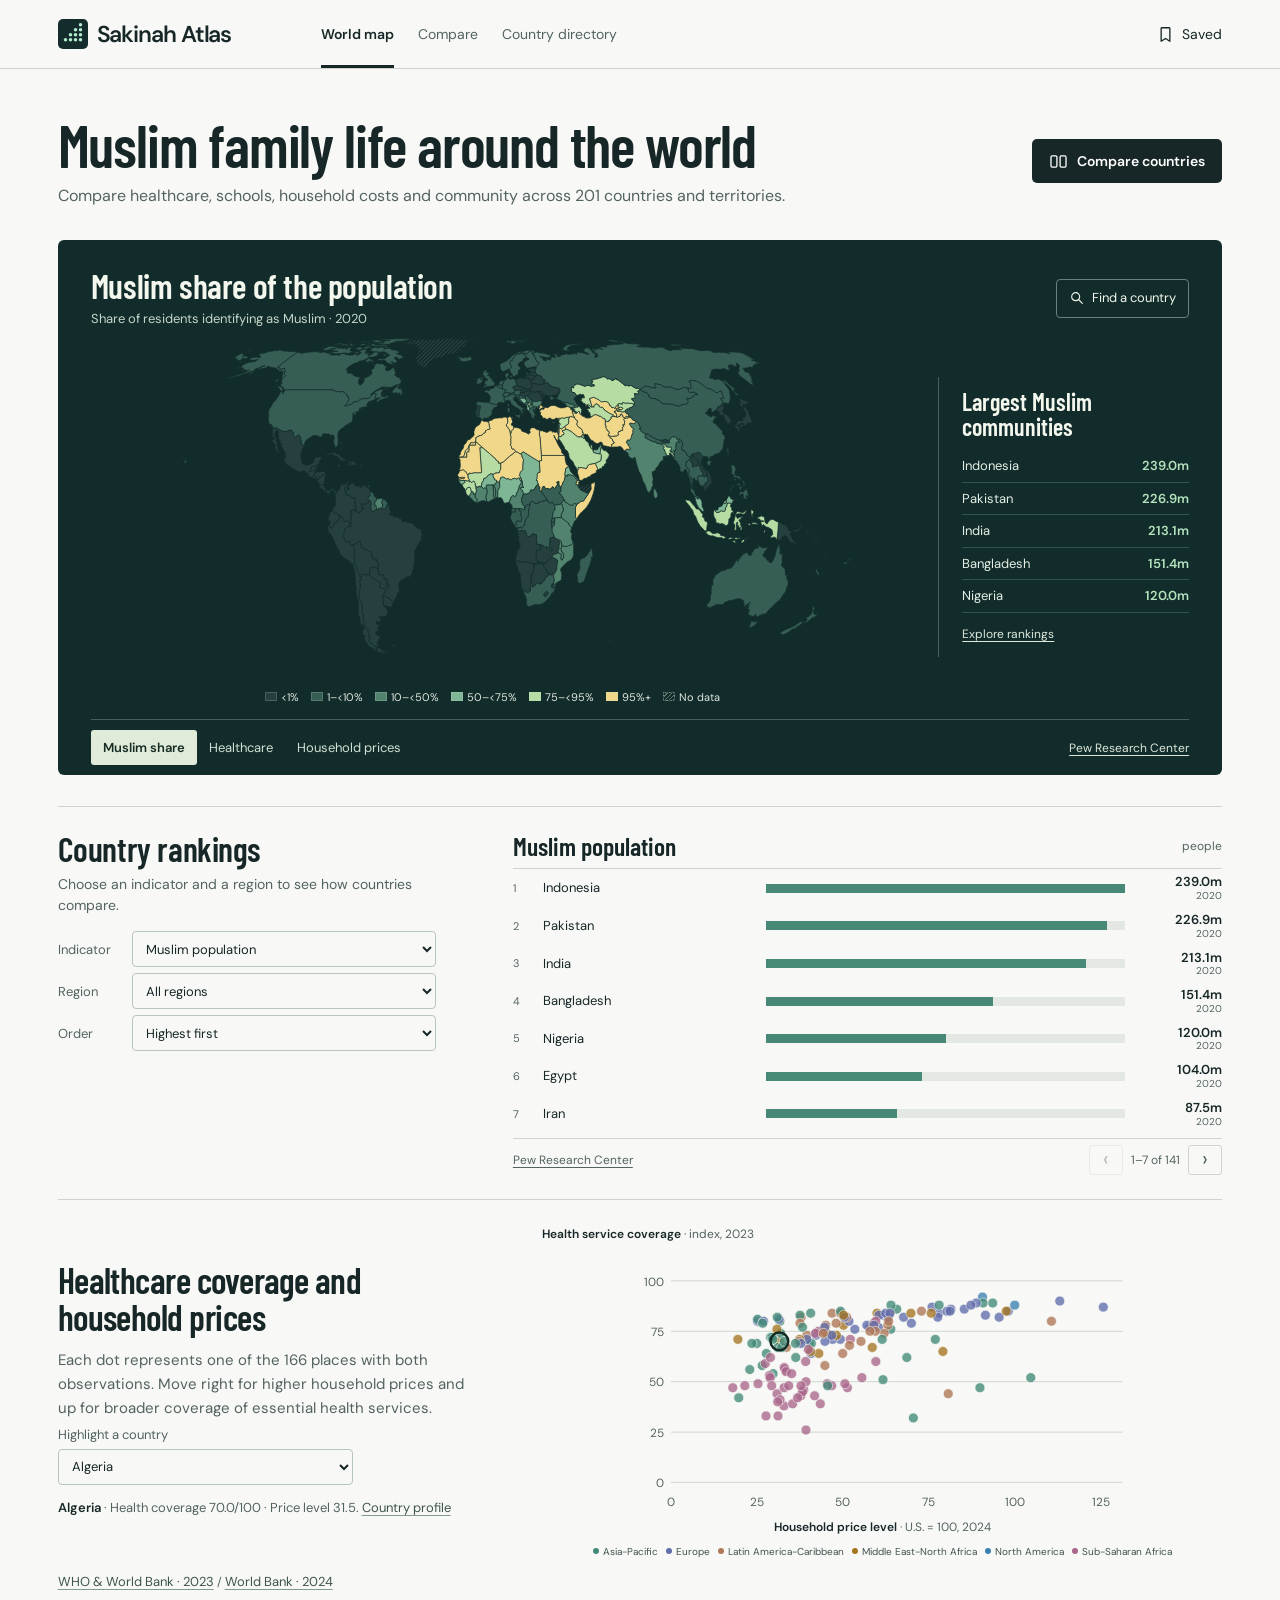
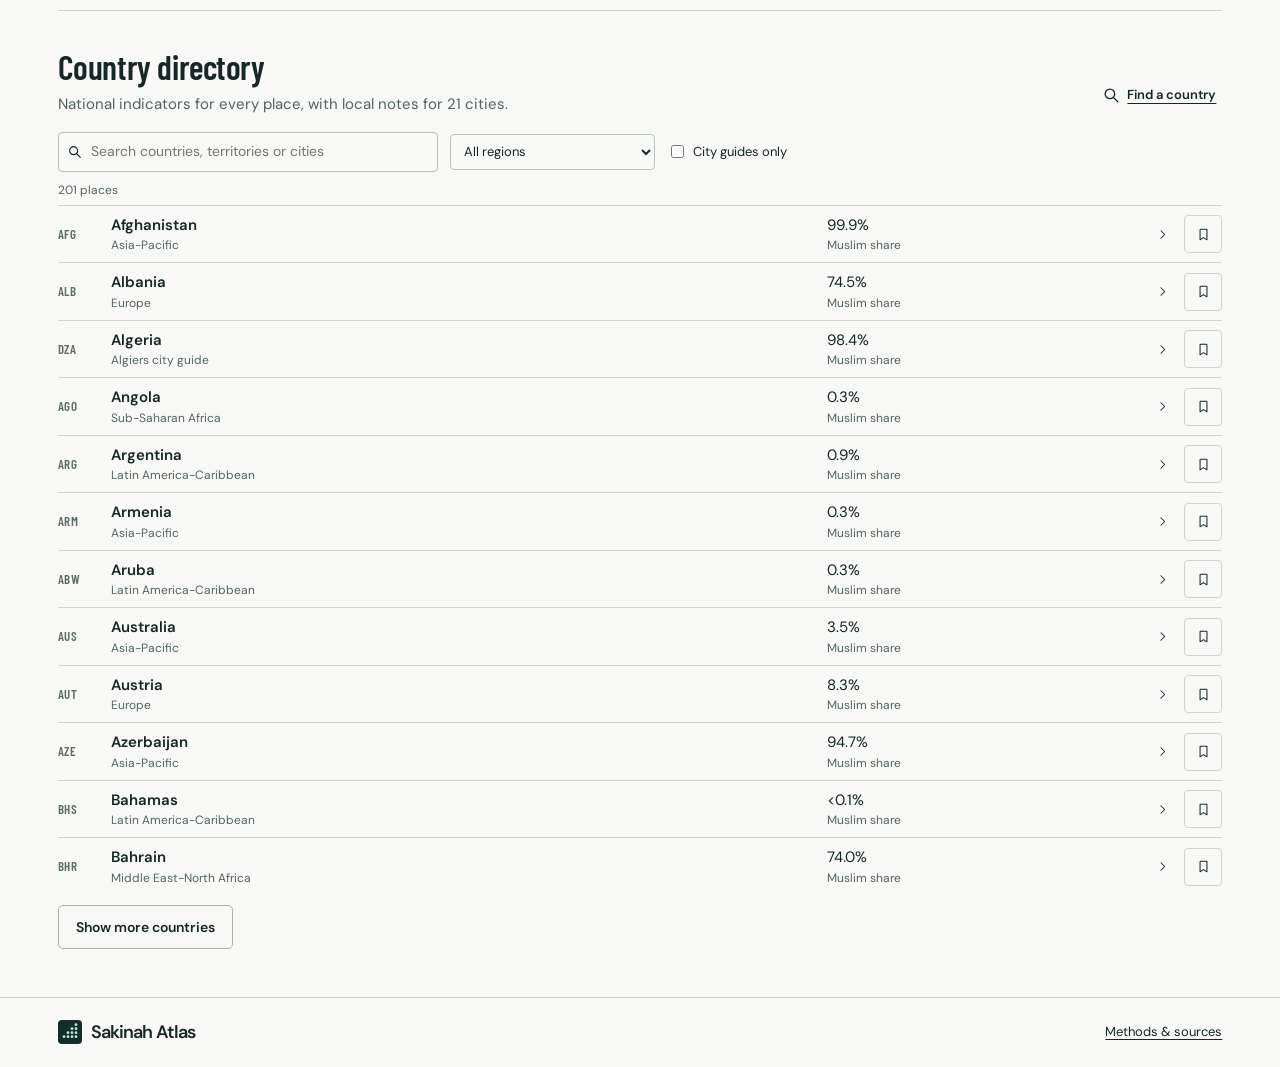
==== index.html @ 1356da6f "Publish Sakinah Atlas" ====
<!doctype html>
<html lang="en">
<head>
<meta charset="utf-8"><meta name="viewport" content="width=device-width, initial-scale=1, viewport-fit=cover">
<meta name="theme-color" content="#f8f9f6"><meta name="description" content="Compare family life across 201 countries and territories, from health coverage and schools to household prices and Muslim communities.">
<meta property="og:title" content="Muslim family life around the world | Sakinah Atlas"><meta property="og:description" content="A global family atlas with 201 country and territory profiles, sourced comparisons and 21 city guides."><meta property="og:type" content="website"><meta property="og:url" content="https://ghanyr.github.io/sakinah-atlas/"><meta property="og:image" content="https://ghanyr.github.io/sakinah-atlas/atlas-preview.jpg"><meta property="og:image:alt" content="Sakinah Atlas world map of Muslim communities"><meta name="twitter:card" content="summary_large_image">
<title>Muslim family life around the world | Sakinah Atlas</title>
<link rel="icon" href="compass.svg" type="image/svg+xml">
<link rel="stylesheet" href="styles.css">
<script defer src="photos.js"></script><script defer src="countries.js"></script><script defer src="data.js"></script><script defer src="geography.js"></script><script defer src="app.js"></script><script defer src="charts.js"></script>
</head>
<body>
<a class="skip" href="#main">Skip to content</a>
<header class="mast"><div class="wrap header-in">
<a class="wordmark" href="#home" aria-label="Sakinah Atlas home"><img src="compass.svg" width="30" height="30" alt="">Sakinah Atlas</a>
<nav class="desktop-nav" aria-label="Main navigation"><a href="#home">World map</a><a href="#compare">Compare</a><a href="#atlas">Country directory</a></nav>
<div class="head-actions"><a href="#saved" class="saved-nav"><span data-icon="bookmark"></span><span class="saved-label">Saved</span><span class="saved-count" hidden></span></a><button class="menu-btn" aria-label="Open navigation" aria-expanded="false" aria-controls="mobile-nav"><span data-icon="menu"></span></button></div>
</div><nav id="mobile-nav" hidden aria-label="Mobile navigation"><a href="#home">World map</a><a href="#compare">Compare countries</a><a href="#atlas">Country directory</a><a href="#about">Methods &amp; sources</a></nav></header>
<main id="main" tabindex="-1">
<div id="home">
<div class="wrap">
<section class="lead"><div><h1>Muslim family life around the world</h1><p>Compare healthcare, schools, household costs and community across 201 countries and territories.</p></div><a class="btn dark" href="#compare"><span data-icon="compare"></span>Compare countries</a></section>
<section id="worldstage" class="worldstage" aria-labelledby="map-title"><div class="map-heading"><div><h2 id="map-title">Muslim share of the population</h2><p id="map-meta"></p></div><button class="find-country" data-find="map"><span data-icon="search"></span>Find a country</button></div>
<div class="map-body"><div class="map-left"><div id="map-frame"><svg id="map-svg" viewBox="0 0 960 465" role="img" aria-label="World map of estimated Muslim population shares. Use Find a country to explore every place."></svg><span id="map-hint" hidden></span></div><div id="map-legend"></div></div><div id="map-side"></div></div><div class="map-base"><div id="map-modes" role="group" aria-label="Choose map indicator"></div><a id="map-source" target="_blank" rel="noopener">Source</a></div></section>
<section id="rankings" class="rank-section"><div class="rank-intro"><h2>Country rankings</h2><p>Choose an indicator and a region to see how countries compare.</p><label>Indicator<select id="rank-metric"></select></label><label>Region<select id="rank-region"></select></label><label>Order<select id="rank-order"><option value="desc">Highest first</option><option value="asc">Lowest first</option></select></label></div><div class="rank-plot"><div class="rank-title"><h3 id="rank-title"></h3><span id="rank-unit"></span></div><div id="rank-rows"></div><div class="rank-foot"><a id="rank-source" target="_blank" rel="noopener">Source data</a><div><button id="rank-prev" aria-label="Previous ranking page">‹</button><span id="rank-page"></span><button id="rank-next" aria-label="Next ranking page">›</button></div></div></div></section>
<section id="scatter" class="scatter-section"></section><section class="atlas" id="atlas"><div class="section-intro"><div><h2>Country directory</h2><p>National indicators for every place, with local notes for 21 cities.</p></div><button class="inline-action" data-find="profile"><span data-icon="search"></span>Find a country</button></div><div class="dir-tools"><label class="search-label"><span data-icon="search"></span><input id="dir-search" type="search" placeholder="Search countries, territories or cities" aria-label="Search the country directory"></label><select id="dir-region" aria-label="Filter directory by region"></select><label class="only-guides"><input type="checkbox" id="guides-only"> City guides only</label></div><div id="dir-count" class="list-count"></div><div id="dir-list"></div><button id="dir-more" class="btn plain-btn">Show more countries</button></section>
</div></div><div id="detail" class="wrap subview" hidden></div></main>
<footer><div class="wrap foot"><a class="wordmark footer-brand" href="#home"><img src="compass.svg" width="24" height="24" alt="">Sakinah Atlas</a><a href="#about">Methods &amp; sources</a></div></footer>
<dialog id="picker"><div class="picker-head"><h2 id="picker-title">Find a country</h2><button id="picker-close" aria-label="Close country search"><span data-icon="close"></span></button></div><input id="picker-input" type="search" autocomplete="off" placeholder="Search a country, territory or city" aria-label="Search countries and territories"><div id="picker-list"></div></dialog><div id="toast" role="status" aria-live="polite"></div><div id="announcer" class="sr" role="status" aria-live="polite"></div>
</body></html>
---- styles.css ----
@font-face{font-family:DM;src:url(assets/dm-400.woff) format("woff");font-weight:400;font-display:swap}
@font-face{font-family:DM;src:url(assets/dm-600.woff) format("woff");font-weight:500 900;font-display:swap}
@font-face{font-family:BarlowC;src:url(assets/barlow-condensed.woff) format("woff");font-weight:600;font-display:swap}
:root{--ink:#172727;--bg:#f8f9f6;--muted:#536360;--line:#ced5d0;--dark:#122b2b;--mint:#75dcc2;--ease:cubic-bezier(.16,1,.3,1);color-scheme:light}
*{box-sizing:border-box}
html{scroll-behavior:smooth;scroll-padding-top:16px;scrollbar-color:#92a7a0 var(--bg)}
body{margin:0;background:var(--bg);color:var(--ink);font:400 16px/1.5 DM,Arial,sans-serif;-webkit-font-smoothing:antialiased}
h1,h2,h3,p{margin:0}
h1,h2,h3{line-height:1.08}
a{color:inherit;text-decoration:none}
button,select{touch-action:manipulation;-webkit-tap-highlight-color:transparent}
button,select,input{font:inherit;color:inherit}
button{cursor:pointer;border:0;background:none}
button:focus-visible,a:focus-visible,select:focus-visible,summary:focus-visible{outline:3px solid #dc9c53;outline-offset:3px}
::selection{background:#ace9d6;color:var(--ink)}
[hidden]{display:none!important}
.sr,.skip:not(:focus){position:absolute!important;clip-path:inset(50%);width:1px;height:1px;overflow:hidden;white-space:nowrap}
.skip:focus{position:fixed;z-index:20;top:4px;left:4px;padding:10px;background:white}
.wrap{width:min(1280px,calc(100% - clamp(48px,9vw,150px)));margin-inline:auto}
.icon{width:19px;height:19px;fill:none;stroke:currentColor;stroke-width:1.65;stroke-linecap:round;stroke-linejoin:round;vertical-align:middle;flex:none}
[data-icon]{display:inline-flex;align-items:center;justify-content:center}
.mast{border-bottom:1px solid var(--line);position:relative;z-index:8}
.header-in{height:68px;display:flex;align-items:center;gap:clamp(35px,7vw,120px)}
.wordmark{font-weight:600;font-size:23px;line-height:1;letter-spacing:-.048em;display:inline-flex;align-items:center;gap:9px;white-space:nowrap}
.desktop-nav{display:flex;height:100%;align-items:stretch;gap:24px}
.desktop-nav a{display:flex;align-items:center;position:relative;font-size:14px;color:var(--muted)}
.desktop-nav a[aria-current]{color:var(--ink);font-weight:600}
.desktop-nav a:after{content:"";position:absolute;bottom:0;left:0;right:100%;height:3px;background:var(--ink);transition:right .22s}
.desktop-nav a:hover:after,.desktop-nav a[aria-current]:after{right:0}
.head-actions{margin-left:auto;display:flex;align-items:center}
.saved-nav,.menu-btn{display:flex;min-height:44px;align-items:center;gap:7px;font-size:14px}
.saved-nav:hover{text-decoration:underline}.menu-btn,#mobile-nav{display:none}
.saved-count{font-size:12px;font-weight:600}.saved-nav[aria-current] .icon{fill:currentColor}
.lead{display:flex;justify-content:space-between;align-items:center;gap:20px;padding:clamp(27px,3.6vw,50px) 0 clamp(21px,2.5vw,34px)}
h1,.subview h1{font:600 clamp(43px,4.65vw,74px)/1 BarlowC,Impact,sans-serif;letter-spacing:-.02em}
.lead p,.section-intro p,.subdek{color:var(--muted);margin-top:9px;font-size:16px}
.btn{display:inline-flex;align-items:center;justify-content:center;gap:9px;min-height:44px;padding:0 17px;font:600 14px/1.3 DM,Arial,sans-serif;border-radius:5px;transition:background .18s,transform .18s;white-space:nowrap}
.btn:hover{transform:translateY(-1px)}
.dark{background:var(--ink);color:white}.dark:hover{background:#29413d}
.plain-btn{border:1px solid #a8b6ae}.plain-btn:hover,.plain-btn[aria-pressed=true]{background:#e0e9de}
#main:focus,[tabindex="-1"]:focus{outline:none}
.population{background:var(--dark);color:#f5f9ee;padding:clamp(18px,2.55vw,36px) clamp(16px,3vw,45px) 16px;border-radius:6px;overflow:hidden}
.chart-top,.module-head,.section-intro{display:flex;align-items:start;justify-content:space-between;gap:15px}
.chart-top h2{font:600 clamp(29px,2.9vw,45px)/1 BarlowC,Impact,sans-serif;letter-spacing:-.007em}
.chart-key{display:flex;align-items:center;gap:8px;color:#cbdbcf;font-size:13px;margin-top:9px}
.key-dot{width:6px;height:6px;background:#d5e2d7;border-radius:50%}.key-split{opacity:.6;margin-inline:2px}
.switches{display:flex;flex:none;gap:3px;border:1px solid #5b7370;border-radius:5px;padding:3px}
.switches button{color:#d7e2d9;border-radius:2px;min-height:32px;font-weight:600;font-size:13px;padding:4px 12px;transition:background .2s,color .2s}
.switches button:hover{background:#2b4643}.switches button[aria-pressed=true]{color:#112826;background:#e7efdf}
.clusters{display:grid;grid-template-columns:repeat(6,minmax(0,1fr));gap:0;margin:13px -10px 19px}
.cluster{display:flex;flex-direction:column;align-items:center;min-width:0;text-align:center;color:var(--color);border-radius:5px;padding:0 5px 8px;transition:background .18s}
.cluster:hover,.cluster[aria-expanded=true],.change-row:hover,.change-row[aria-expanded=true]{background:#203d3b}
.dot-picture{width:100%;height:clamp(99px,10.5vw,159px);display:flex;justify-content:center;align-items:end}
.dot-picture svg{width:100%;height:100%;fill:currentColor;transform-origin:center bottom;animation:print-in .48s var(--ease) both}
@keyframes print-in{from{opacity:.42;transform:scale(.92)}to{opacity:1;transform:none}}
.empty-dot{fill:#37514d}
.cluster-caption{margin-top:7px;display:flex;align-items:center;flex-direction:column;line-height:1.1;gap:5px}
.cluster-caption>span{font-size:14px;font-weight:600;color:#f2f4e9}
.cluster-caption>b{font:600 clamp(30px,2.9vw,47px)/1 BarlowC,Impact,sans-serif;font-variant-numeric:tabular-nums}
.chart-foot{border-top:1px solid #48625d;display:flex;align-items:center;justify-content:space-between;gap:9px;color:#cfddd3;font-size:12px;line-height:1.5;padding-top:10px}
.chart-foot button,.chart-foot a,.source,.credit-link,.source-block a,.about details a,.compare-footer a,#pop-inspect a{font-size:12px;text-decoration:underline;text-underline-offset:3px;text-decoration-color:#829a8f}
.chart-foot button{min-height:31px;padding:2px 0;white-space:nowrap}
#pop-inspect{display:flex;align-items:center;gap:12px;flex-wrap:wrap;border-top:1px solid #536b63;padding:12px 0;font-size:13px}
#pop-inspect a{margin-left:auto}
.data-table{overflow-x:auto;margin-top:10px}
table{border-collapse:collapse;width:100%;font-size:13px;font-variant-numeric:tabular-nums}th,td{text-align:right;padding:6px 9px;border-bottom:1px solid #425c56}th:first-child{text-align:left}th{font-weight:600}
.change-list{max-width:990px;margin:24px auto 17px}
.change-row{width:100%;display:grid;grid-template-columns:minmax(70px,115px) 1fr 60px;gap:12px;align-items:center;text-align:left;padding:5px;color:white;font-size:14px}
.change-row b{text-align:right;font-variant-numeric:tabular-nums}
.change-track{height:8px;border-radius:1px;background:#2b4643}
.change-track i,.bar-track i,.mini-track i{display:block;width:var(--bar);height:100%;background:var(--color);animation:bar-in .49s var(--ease) both;transform-origin:left}
@keyframes bar-in{from{transform:scaleX(.05)}to{transform:scaleX(1)}}
.data-pair{display:grid;grid-template-columns:1fr 1fr;margin:34px 0 45px;border-top:2px solid var(--ink);border-bottom:1px solid var(--line)}
.data-module{padding:21px 0 19px;min-width:0}
.data-module:first-child{padding-right:clamp(20px,3vw,47px)}
.data-module+.data-module{border-left:1px solid var(--line);padding-left:clamp(20px,3vw,47px)}
.module-head{align-items:baseline}.module-head h2,.section-intro h2,.profile-content h2,.about h2,.empty-state h2{font:600 clamp(29px,2.5vw,41px)/1.08 BarlowC,Impact,sans-serif;letter-spacing:-.012em}
.year{font-size:13px;color:var(--muted);font-variant-numeric:tabular-nums}
.unit-note,.metric-picks{height:38px;display:flex;align-items:center;margin-top:3px;margin-bottom:10px}.unit-note,.metric-note,.source{font-size:13px;color:var(--muted)}
.metric-picks{gap:14px}
.metric-picks button{font-size:13px;color:var(--muted);padding:7px 0;position:relative}
.metric-picks button[aria-pressed=true]{font-weight:600;color:var(--ink);text-decoration:underline;text-underline-offset:4px;text-decoration-thickness:2px}
.metric-row{display:grid;align-items:center;grid-template-columns:75px 1fr 48px;gap:8px;margin:6px 0;font-size:13px;line-height:1.5}
.metric-row b{font-variant-numeric:tabular-nums;font-size:13px;text-align:right}
.bar-track{height:9px;background:#e0e5e0;border-radius:1px;position:relative}
.bar-track i{background:#34836e}
.points .bar-track{height:2px;background:#d4dcd7}
.points .bar-track i{background:#6374af;position:relative}
.points .bar-track i:after{content:"";width:9px;height:9px;border-radius:50%;position:absolute;right:0;top:50%;transform:translate(50%,-50%);background:#5668a2}
.metric-note{margin:14px 0 5px;line-height:1.5;max-width:58ch}
.source{display:inline-block;color:#3f554a;line-height:1.5}
.atlas{padding:0 0 48px}
.section-intro{align-items:end}.section-intro p{font-size:15px}
.inline-action{display:inline-flex;align-items:center;gap:6px;font:600 13px/1.3 DM,Arial,sans-serif;text-decoration:underline;text-underline-offset:4px;min-height:40px}
.atlas-tools{display:flex;align-items:center;justify-content:space-between;margin:20px 0 13px}
.filters{display:flex;gap:5px}
.filter{min-height:38px;white-space:nowrap;border:1px solid #c2cec5;border-radius:4px;font-size:13px;padding:5px 12px}.filter[aria-pressed=true]{background:var(--ink);color:white;border-color:var(--ink)}
.atlas-count,.card p{color:var(--muted);font-size:13px}
.cards{display:grid;grid-template-columns:repeat(3,minmax(0,1fr));gap:27px 20px}
.card{position:relative;min-width:0}.card-media{aspect-ratio:2.05;position:relative;overflow:hidden;background:#d6ddd8;border-radius:4px}
.card-media>img{object-fit:cover;width:100%;height:100%;display:block;transition:transform .37s var(--ease)}
.card-link:hover .card-media>img{transform:scale(1.035)}
.card-country{position:absolute;left:9px;bottom:9px;display:inline-flex;align-items:center;gap:5px;background:#fff;color:#172727;border-radius:2px;padding:3px 6px;font-size:12px;line-height:1.3}
.flag{width:19px;height:13px;object-fit:cover;box-shadow:0 0 0 1px #17272712;border-radius:1px}
.save-btn{position:absolute;top:8px;right:8px;display:grid;place-items:center;width:38px;height:38px;border-radius:3px;background:#fffffff2}
.save-btn[aria-pressed=true]{background:#a8e9d0}.save-btn[aria-pressed=true] .icon{fill:currentColor}.save-btn .icon{width:16px;height:16px}
.card-title-row{display:flex;justify-content:space-between;align-items:center;margin:9px 0 2px}
.card h3{font:600 29px/1.1 BarlowC,Impact,sans-serif}
.open-indicator{display:flex;align-items:center}.open-indicator .icon{width:13px;height:13px}.card-link:hover h3{text-decoration:underline;text-underline-offset:3px}
.content-in{animation:content-in .28s var(--ease) both;animation-delay:var(--delay,0s)}@keyframes content-in{from{opacity:.45;transform:translateY(5px)}to{opacity:1;transform:none}}
footer{border-top:1px solid var(--line);padding:22px 0}.foot{display:flex;align-items:center;justify-content:space-between;gap:9px}.foot>a:last-child{font-size:13px;text-decoration:underline;text-underline-offset:3px}.footer-brand{font-size:18px}
#toast{position:fixed;left:50%;bottom:22px;transform:translate(-50%,7px);opacity:0;pointer-events:none;z-index:20;background:var(--ink);color:white;padding:9px 13px;border-radius:4px;font-size:13px;white-space:nowrap;transition:.18s}#toast.show{opacity:1;transform:translate(-50%,0)}
.subview{min-height:70svh;padding-block:22px 48px}.breadcrumb{display:inline-flex;align-items:center;gap:4px;min-height:34px;color:var(--muted);font-size:13px;margin-bottom:17px}.breadcrumb .icon{width:14px;height:14px}.breadcrumb:hover{text-decoration:underline}
.profile-hero{display:grid;grid-template-columns:1fr 1fr;align-items:center;gap:6%}.profile-img{width:100%;height:280px;object-fit:cover;border-radius:5px}.subdek{max-width:65ch;margin:12px 0 18px}.meta-line,.profile-actions{display:flex;align-items:center;gap:9px}.meta-line{font-size:13px;color:var(--muted);margin-bottom:7px}
.section-rule{border:0;border-top:1px solid var(--line);margin:29px 0}.profile-content{display:grid;grid-template-columns:minmax(0,1.7fr) minmax(220px,.8fr);gap:6%}.fact-row{display:grid;grid-template-columns:23px 1fr;gap:8px;padding:17px 0;border-bottom:1px solid var(--line)}.fact-row h3,.tip h3,.source-block h3{font:600 16px/1.4 DM,Arial,sans-serif}.fact-row p,.tip p,.source-block p,.about p{margin:5px 0;color:var(--muted);max-width:65ch}.tip{background:#e6eee8;padding:20px}.tip>.icon{margin-bottom:9px}.source-block{padding-top:18px}.source-block a,.about .credit-link{display:table;margin:8px 0;font-size:14px}
.compare-selects,.compare-row{display:grid;grid-template-columns:repeat(2,minmax(0,1fr));gap:clamp(12px,3vw,48px)}
.compare-selects{margin:20px 0 12px}.compare-place{min-width:0}.compare-place label{font-weight:600;font-size:13px;color:var(--muted)}
.select-wrap{position:relative;display:flex;align-items:center;border-bottom:1px solid var(--muted);margin-bottom:10px}
.select-wrap .flag{position:absolute;left:0;pointer-events:none}.select-wrap select{width:100%;appearance:none;cursor:pointer;min-height:50px;border:0;color:var(--ink);background:transparent;padding:3px 24px 5px 28px;font:600 32px/1.1 BarlowC,Impact,sans-serif}.select-wrap>.icon{position:absolute;right:2px;width:15px;pointer-events:none}
.compare-place>img{width:100%;height:clamp(95px,12vw,165px);object-fit:cover;display:block;border-radius:4px}
.sticky-pair{position:sticky;top:0;z-index:4;background:var(--bg);border-block:1px solid var(--line);padding-block:10px}.sticky-pair span{display:flex;align-items:center;gap:6px;font-size:13px;font-weight:600}.sticky-pair .flag{width:15px;height:10px}
.pair-numbers{margin:19px 0 9px}.pair-numbers>h2,.compare-block>h2{font:600 23px/1.2 BarlowC,Impact,sans-serif}.pair-number-row{margin:12px 0}.pair-number-row h3{font:400 13px/1.45 DM,Arial,sans-serif;color:var(--muted)}.pair-number-row b{font:600 26px/1.2 BarlowC,Impact,sans-serif}.mini-track{display:block;height:4px;background:#e0e7df;margin-top:3px}.mini-track i{background:#458474}
.compare-block{border-bottom:1px solid var(--line);padding:18px 0}.compare-block h2{display:flex;align-items:center;gap:8px;margin-bottom:9px}.compare-row p{font-size:15px;color:var(--muted);line-height:1.6;overflow-wrap:break-word}.compare-footer{padding-top:12px}.compare-footer a{justify-self:start;font-size:13px}
.empty-state{padding:35px 0;max-width:480px}.empty-state h2{margin:14px 0 6px}.empty-state p{margin-bottom:16px}.about{max-width:800px}.about h2{margin:22px 0 8px}.about p{margin:10px 0 15px}.about details{border-bottom:1px solid var(--line);padding:12px 0}.about summary{font-weight:600;cursor:pointer}
@media(max-width:780px){
.wrap{width:calc(100% - 40px)}.desktop-nav{gap:16px}.header-in{gap:35px}.population{padding:20px 18px 12px}.chart-key{font-size:12px}.lead h1{font-size:48px}.lead p{font-size:15px}.lead .btn{font-size:13px}.data-module:first-child{padding-right:14px}.data-module+.data-module{padding-left:14px}.metric-row{grid-template-columns:63px 1fr 42px;gap:5px;font-size:12px}.metric-row b{font-size:12px}.cards{gap:20px 14px}.profile-img{height:215px}
}
@media(max-width:640px){
.wrap{width:calc(100% - 32px)}.header-in{height:56px;justify-content:space-between;gap:8px}.wordmark{font-size:21px;gap:7px}.wordmark img{width:28px;height:28px}.desktop-nav,.saved-label{display:none}.menu-btn,.saved-nav{width:42px;height:44px;display:flex;align-items:center;justify-content:center;padding:0}.saved-count{font-size:11px}
#mobile-nav:not([hidden]){position:absolute;display:flex;flex-direction:column;top:100%;left:0;right:0;background:var(--bg);padding:4px 16px 12px;border-bottom:1px solid var(--line);box-shadow:0 10px 14px #122c2610}#mobile-nav a{padding:11px 0;border-top:1px solid var(--line)}
.lead{display:block;padding:22px 0 17px}.lead h1{font-size:clamp(39px,9.55vw,56px);letter-spacing:-.026em}.lead p{font-size:14px;max-width:48ch;line-height:1.45;margin-top:6px}.lead .btn{margin-top:11px;min-height:36px;padding:0 11px;font-size:12px}.btn .icon{width:16px;height:16px}
.population{padding:16px 14px 9px}.chart-top{display:block}.chart-top h2{font-size:29px}.chart-key{margin-top:4px;font-size:12px;gap:6px}.switches{display:inline-flex;margin-top:10px;padding:2px}.switches button{font-size:12px;min-height:32px;padding:3px 12px}
.clusters{grid-template-columns:repeat(3,minmax(0,1fr));gap:7px 2px;margin:8px -5px 11px}.dot-picture{height:82px}.cluster{padding:0 2px 4px}.cluster-caption{gap:2px;margin-top:3px}.cluster-caption>span{font-size:12px}.cluster-caption b{font-size:28px}
.chart-foot{font-size:11px;gap:5px;align-items:center;padding-top:5px}.chart-foot a,.chart-foot button{font-size:11px}.chart-foot button{min-height:37px}
#pop-inspect{font-size:12px;gap:5px 8px}#pop-inspect a{margin-left:0}
.change-list{margin:14px 0}.change-row{grid-template-columns:60px 1fr 44px;font-size:12px;gap:7px;padding:6px 1px}
.data-pair{grid-template-columns:1fr;margin:23px 0 29px}.data-module:first-child,.data-module+.data-module{padding:16px 0 17px}.data-module+.data-module{border-left:0;border-top:1px solid var(--line)}
.module-head h2,.section-intro h2{font-size:32px}.metric-row{grid-template-columns:72px 1fr 47px;gap:8px;margin:6px 0;font-size:13px}.metric-row b{font-size:13px}.unit-note,.metric-picks{height:auto;min-height:30px;margin:2px 0 5px}.metric-note{margin:10px 0 5px}
.section-intro{display:block}.desk-compare{display:none}.section-intro p{font-size:14px}.atlas-tools{margin:14px 0 11px}.atlas-count{display:none}.filter{padding:5px 10px;min-height:40px}.cards{grid-template-columns:repeat(2,minmax(0,1fr));gap:22px 12px}.card-media{aspect-ratio:1.4}.save-btn{width:36px;height:36px;top:5px;right:5px}.card-country{font-size:10px;left:5px;bottom:5px}.card-country .flag{width:14px;height:10px}.card h3{font-size:26px}.card p{font-size:13px}.card-country{gap:4px}
.foot .wordmark{font-size:17px}.foot .wordmark img{width:24px;height:24px}
.subview{padding:12px 0 35px}.breadcrumb{margin-bottom:12px}.profile-hero,.profile-content{display:flex;flex-direction:column;gap:18px;align-items:stretch}.profile-img{height:180px}.profile-actions{flex-wrap:wrap}.profile-actions .btn{font-size:13px}.subdek{font-size:14px}.section-rule{margin:22px 0}.select-wrap select{font-size:28px}.compare-selects{margin-top:15px}.compare-row{gap:15px}.sticky-pair{padding-block:8px}.sticky-pair span{font-size:12px;line-height:1.3}.compare-row p{font-size:14px}.pair-number-row h3{font-size:12px}.compare-footer a{font-size:12px}.compare-footer .icon{width:15px}
}
@media(max-width:355px){.wrap{width:calc(100% - 26px)}.population{padding-inline:10px}.lead h1{font-size:36px}.dot-picture{height:73px}.chart-foot{flex-wrap:wrap}.chart-foot button{margin-left:auto}.cards{grid-template-columns:1fr}.card-media{aspect-ratio:2}.filter{font-size:12px;padding-inline:8px}}
@media(prefers-reduced-motion:reduce){*,*:before,*:after{animation-duration:.01ms!important;animation-delay:0s!important;transition-duration:.01ms!important;scroll-behavior:auto!important}}
.photo-credit{display:flex;align-items:center;gap:16px;border-top:1px solid var(--line);padding:13px 0;max-width:740px}.photo-credit img{object-fit:cover;border-radius:3px}.photo-credit h2{font:600 18px/1.25 DM,Arial,sans-serif}.photo-credit p,.photo-credit a{font-size:13px}.photo-credit a{text-decoration:underline;text-underline-offset:3px}
.data-pair{margin-bottom:0}
.scatter-section{display:grid;grid-template-columns:minmax(190px,.75fr) minmax(0,1.25fr);column-gap:clamp(24px,6vw,90px);align-items:center;padding:25px 0 19px;border-bottom:1px solid var(--line);margin-bottom:38px}
.scatter-text h2{font:600 clamp(31px,2.8vw,44px)/1.04 BarlowC,Impact,sans-serif;letter-spacing:-.015em}
.scatter-text p{font-size:15px;line-height:1.6;color:var(--muted);max-width:45ch;margin:13px 0 5px}.scatter-text strong{color:var(--ink)}
.scatter-section figure{margin:0}.scatter-section figcaption,.axis-title{font-size:12px;font-weight:600}.scatter-section figcaption span,.axis-title span{font-weight:400;color:var(--muted)}.axis-title{text-align:center}
.scatter-section svg{display:block;width:100%;max-height:275px;overflow:visible;font:12px DM,Arial,sans-serif}.graph-grid line{stroke:#d6ddd6;stroke-width:1}.graph-grid text{fill:#56635c;font-size:10px}.graph-marks circle{stroke:#28483f;stroke-width:1}.graph-marks path{stroke:#8a9d90;stroke-width:.85;fill:none}.graph-marks text{fill:#19332b;font-weight:600}.scatter-foot{grid-column:1/-1;font-size:12px;color:var(--muted);margin-top:13px}.scatter-foot span{margin:0 4px}
@media(max-width:640px){.scatter-section{display:flex;flex-direction:column;align-items:stretch;gap:10px;margin-bottom:25px;padding:19px 0}.scatter-text p{font-size:14px;line-height:1.5;margin-top:8px}.scatter-text .inline-action{min-height:34px}.scatter-foot{margin:0}.scatter-section svg{font-size:13px}.graph-grid text{font-size:12px}.chart-foot button,.switches button{min-height:39px}}
/* Geographic comparison */
.worldstage{background:#122c2c;color:#f4f7ed;border-radius:6px;padding:clamp(17px,2.2vw,29px) clamp(16px,2.6vw,36px) 0}
.map-heading,.map-base,.inspector-line,.rank-title,.rank-foot,.dir-tools,.compare-heading,.profile-actions,.compare-guides,.picker-head{display:flex;align-items:center;justify-content:space-between;gap:12px}
.map-heading h2,.rank-section h2,.atlas h2,.profile-data-title,.city-comparison h2{font:600 clamp(30px,2.65vw,44px)/1.04 BarlowC,Impact,sans-serif;letter-spacing:-.012em}
.map-heading p{color:#c4d6c9;font-size:13px;margin-top:6px}.find-country{display:inline-flex;align-items:center;gap:7px;font-size:13px;color:#f2f7eb;border:1px solid #67827b;border-radius:4px;min-height:39px;padding:5px 12px;white-space:nowrap}.find-country .icon{width:16px;height:16px}.find-country:hover,.map-links a:hover{background:#2c4643}
.map-body{display:grid;grid-template-columns:minmax(0,3.2fr) minmax(170px,1fr);align-items:center;gap:clamp(20px,3.5vw,54px);padding:0 0 14px}
#map-frame{position:relative}#map-svg{width:100%;max-height:360px;display:block}.land{stroke:#152e2c;stroke-width:.7;vector-effect:non-scaling-stroke;transition:fill .22s}.land[data-place]{cursor:pointer}.land[data-place]:hover,.land.chosen{stroke:#fff4bd;stroke-width:1.65}.land.chosen{filter:brightness(1.12)}
#map-hint{position:absolute;background:#f5f6e8;color:#132f29;font-size:12px;padding:4px 8px;border-radius:3px;pointer-events:none}
#map-legend{display:flex;flex-wrap:wrap;justify-content:center;gap:5px 12px;color:#dde6db;font-size:11px}#map-legend span{display:inline-flex;align-items:center;gap:4px}#map-legend i{width:12px;height:9px;border:1px solid #cbdac537}.no-color{background:repeating-linear-gradient(135deg,transparent 0 2px,#60766a 2px 3px)}
#map-side{border-left:1px solid #49615c;padding:12px 0 12px 23px}#map-side h3{font:600 24px/1.05 BarlowC,Impact,sans-serif}.side-list{margin:11px 0 8px}.side-list button{display:flex;align-items:center;justify-content:space-between;gap:10px;width:100%;padding:6px 0;text-align:left;color:#e5eee4;border-bottom:1px solid #35524d;font-size:13px}.side-list button:hover span{text-decoration:underline}.side-list b{color:#b4e3bd;font-variant-numeric:tabular-nums}.full-ranking,.map-links a{font-size:12px;color:#dee9dc;text-decoration:underline;text-underline-offset:3px}.map-links{display:flex;flex-wrap:wrap;gap:13px;margin-top:12px}.inspector-line small,.map-selection p{color:#c8dbce;font-size:12px}.inspector-line button{color:white;font-size:23px;min-width:32px;min-height:34px}.map-value{font:600 45px/1.05 BarlowC,sans-serif;color:#c0e5ac;display:block;margin:7px 0 2px}.map-base{align-items:center;border-top:1px solid #45605a;padding:10px 0}.map-base a{font-size:12px;color:#dbe6d8;text-decoration:underline;text-underline-offset:3px}.map-base button{min-height:35px;color:#d2e0d4;font-size:13px;padding:5px 12px;border-radius:3px}.map-base button[aria-pressed=true]{background:#e0ebd9;color:#152c25;font-weight:600}.map-base button:hover:not([aria-pressed=true]){background:#284440}
.rank-section{display:grid;grid-template-columns:minmax(250px,.8fr) minmax(0,1.5fr);gap:clamp(20px,6vw,90px);margin:31px 0 39px;border-block:1px solid var(--line);padding:24px 0}.rank-intro>p{font-size:14px;margin:8px 0 15px;color:var(--muted);max-width:37ch}.rank-intro label{display:grid;grid-template-columns:64px minmax(0,1fr);align-items:center;gap:10px;color:var(--muted);font-size:13px;margin-top:6px}
select:not(.select-wrap select){max-width:100%;min-height:36px;border:1px solid #b7c5bd;background:var(--bg);border-radius:4px;padding:5px 24px 5px 9px;color:var(--ink);font-size:13px}
.rank-title{padding-bottom:8px;border-bottom:1px solid var(--line)}.rank-title h3{font:600 clamp(23px,2vw,30px)/1.15 BarlowC,Impact,sans-serif}.rank-title>span{font-size:12px;color:var(--muted);white-space:nowrap}
.ranking-row{display:grid;grid-template-columns:22px minmax(80px,1.2fr) minmax(50px,2fr) minmax(55px,.5fr);align-items:center;gap:8px;font-size:13px;padding:5px 0}.ranking-row:hover b{text-decoration:underline}.ranking-row>b{font-weight:400}.rank-number{font-size:11px;color:var(--muted);font-variant-numeric:tabular-nums}.rank-track{height:9px;background:#e3e8e2;display:block}.rank-track>i{height:100%;display:block;width:var(--bar);background:#478876;animation:bar-in .35s var(--ease) both;transform-origin:left}.rank-value{text-align:right;font-variant-numeric:tabular-nums;font-weight:600;line-height:1.2}.rank-value small{display:block;font-size:10px;font-weight:400;color:var(--muted)}
.rank-foot{border-top:1px solid var(--line);margin-top:5px;padding-top:6px;font-size:12px;color:var(--muted)}.rank-foot a{text-decoration:underline;text-underline-offset:3px}.rank-foot>div{display:flex;align-items:center;gap:8px}.rank-foot button{border:1px solid var(--line);border-radius:3px;font-size:21px;line-height:1;width:34px;height:30px}.rank-foot button:disabled{opacity:.4;cursor:default}
.dir-tools{margin:16px 0 8px;justify-content:flex-start;flex-wrap:wrap}.search-label{display:flex;align-items:center;gap:6px;min-width:200px;max-width:380px;flex:1;border:1px solid #b7c5bd;border-radius:4px;padding:0 8px}.search-label .icon{width:16px;height:16px}.search-label input{width:100%;font:inherit;font-size:14px;border:0;background:transparent;min-height:38px}.search-label input:focus-visible{outline:0}.search-label:focus-within{outline:2px solid #489179}.only-guides{font-size:13px;display:flex;gap:6px;align-items:center}.only-guides input{accent-color:#376955}.list-count{font-size:12px;color:var(--muted);margin:9px 0 6px}.directory-row{display:flex;align-items:center;border-top:1px solid var(--line);gap:9px}.directory-row>a{padding:8px 0;display:grid;grid-template-columns:43px minmax(0,1fr) minmax(75px,.45fr) 20px;align-items:center;gap:10px;flex:1;min-width:0}.iso{font:600 13px/1 BarlowC,sans-serif;color:#5b6d63;letter-spacing:.065em}.directory-name b{display:block;font-weight:600;font-size:15px}.directory-name small,.directory-stat small{display:block;font-size:12px;color:var(--muted)}.directory-row>a:hover b{text-decoration:underline}.directory-stat{font-variant-numeric:tabular-nums;font-size:15px}.directory-row .icon{width:15px;height:15px}.place-save{min-width:38px;min-height:38px;border:1px solid var(--line);border-radius:4px;display:inline-grid;place-items:center}.place-save[aria-pressed=true] .icon{fill:currentColor}.place-save[aria-pressed=true]{background:#dcf0de}#dir-more{margin-top:10px}.no-results{color:var(--muted);padding:12px 0}
#picker{width:min(470px,calc(100% - 26px));max-height:80dvh;margin:auto;border:1px solid #a5b5a8;background:var(--bg);color:var(--ink);border-radius:7px;padding:18px;box-shadow:0 18px 55px #172c2433}#picker::backdrop{background:#122b28a1}.picker-head h2{font:600 30px/1 BarlowC,sans-serif}.picker-head button{width:38px;height:38px}.picker-head{margin-bottom:8px}#picker-input{width:100%;min-height:43px;padding:8px 10px;background:white;border:1px solid #96ad9c;border-radius:4px;font-size:16px}
#picker-list{overflow:auto;max-height:min(53dvh,445px);margin-top:7px}#picker-list button{width:100%;display:flex;justify-content:space-between;align-items:center;gap:12px;padding:11px 3px;text-align:left;border-bottom:1px solid var(--line)}#picker-list button:hover,#picker-list button:focus-visible{background:#e6eee6}#picker-list small{font-size:12px;color:var(--muted);text-align:right}#picker-list b{font-size:14px}
.compare-heading{align-items:center}.compare-heading .subdek{margin-bottom:8px}.category-tabs{display:flex;gap:5px;overflow-x:auto;margin:13px 0 14px;padding:4px 2px 6px;scrollbar-width:thin}.category-tabs button{font-size:13px;min-height:38px;border-radius:4px;border:1px solid #bdcbbf;padding:5px 10px;white-space:nowrap}.category-tabs button[aria-pressed=true]{background:var(--ink);color:#fff;border-color:var(--ink)}
.family-sticky{position:sticky;top:0;z-index:3;background:var(--bg);padding:8px 0;border-block:1px solid var(--line)}.family-sticky>.value-grid{margin-left:27%}.value-grid{display:grid;grid-template-columns:repeat(var(--n,2),minmax(0,1fr));gap:clamp(10px,2vw,28px)}
.pair-slot{display:flex;align-items:center;position:relative;border-bottom:2px solid #81a792}.choose-country{padding:4px 0 6px;display:grid;grid-template-columns:1fr 14px;text-align:left;align-items:center;gap:3px 4px;flex:1;min-width:0}.choose-country small{grid-column:1/-1;color:var(--muted);font-size:11px;letter-spacing:.05em}.choose-country b{font:600 clamp(22px,2vw,34px)/1 BarlowC,sans-serif;overflow-wrap:anywhere}.choose-country .icon{width:14px;height:14px}.remove-country{margin-left:4px;width:26px;height:32px}.remove-country .icon{width:13px;height:13px}
.measure-row{border-bottom:1px solid var(--line);display:grid;grid-template-columns:27% minmax(0,1fr);padding:14px 0;align-items:start}.measure-label{padding-right:14px}.measure-label h3{font-size:15px;font-weight:600;line-height:1.35}.measure-label>span{font-size:12px;color:var(--muted)}.measure-label details{font-size:12px;color:var(--muted);margin-top:3px}.measure-label summary{cursor:pointer;text-underline-offset:2px;text-decoration:underline}.measure-label details p{margin:6px 0}
.measure-cell>b{font:600 30px/1.1 BarlowC,sans-serif;font-variant-numeric:tabular-nums}.measure-cell small{font-size:11px;color:var(--muted);margin-left:6px}.measure-cell .mini-track{height:4px;margin-top:5px}.compare-note,.local-check{max-width:78ch;color:var(--muted);margin:20px 0 5px;font-size:14px}.local-check h3{font-size:15px;color:var(--ink);margin-bottom:4px}.compare-guides{justify-content:flex-start;flex-wrap:wrap}.local-cell{font-size:14px}.local-cell p{color:var(--muted);margin:3px 0 5px}.local-cell a{font-size:12px;text-decoration:underline}.city-comparison h2{font-size:30px;margin:18px 0 6px}.pair-pager{display:flex;align-items:center;justify-content:space-between;gap:8px;font-size:12px;color:var(--muted);padding:4px 0 6px}.pair-pager button{font-size:13px;min-height:35px;text-decoration:underline}.pair-pager button:disabled{opacity:.35}
.profile-actions{justify-content:flex-start;margin-top:14px}.profile-stats{display:grid;grid-template-columns:repeat(4,1fr);margin:24px 0;gap:8px;border-block:1px solid var(--line);padding:15px 0}.profile-stats b,.profile-stats small,.profile-stats span{display:block}.profile-stats b{font:600 30px/1.2 BarlowC,sans-serif}.profile-stats small,.profile-stats span{font-size:12px;color:var(--muted)}
@media(max-width:780px){.map-body{grid-template-columns:2.5fr 1fr;gap:12px}#map-side{padding-left:12px}.rank-section{gap:20px}.rank-intro label{grid-template-columns:50px minmax(0,1fr)}}
@media(max-width:680px){
.lead h1{font-size:clamp(36px,8.8vw,53px)}.lead .btn{min-height:40px}
.worldstage{padding:15px 12px 0}.map-heading{align-items:start;gap:3px}.map-heading h2{font-size:27px}.map-heading p{font-size:12px;line-height:1.35;max-width:32ch}.find-country{gap:0;font-size:0;min-width:39px;height:39px;padding:0;justify-content:center}.find-country .icon{width:17px;height:17px}
.map-body{display:block;padding-bottom:0}#map-frame{margin:4px -8px 3px}#map-svg{max-height:250px}.land{stroke-width:.48}#map-legend{justify-content:flex-start;gap:4px 10px;font-size:10px}#map-legend i{width:10px;height:7px}
#map-side{border:0;border-top:1px solid #415b54;margin-top:12px;padding:11px 0}#map-side h3{font-size:20px}.side-list{display:grid;grid-template-columns:repeat(3,minmax(0,1fr));gap:5px;margin:7px 0 0}.side-list button{display:block;border:0;padding:4px 0;font-size:11px}.side-list button b{display:block;font:600 21px/1.1 BarlowC,sans-serif}.side-list button:nth-child(n+4){display:none}.full-ranking{display:inline-block;margin-top:4px}.map-base{padding:6px 0;align-items:start;flex-wrap:wrap;gap:2px 7px}.map-base button{font-size:12px;padding:4px 8px;min-height:37px}.map-base a{font-size:11px;align-self:center}.map-selection{display:grid;grid-template-columns:1fr auto;column-gap:10px}.inspector-line,.map-links{grid-column:1/-1}.map-selection h3{align-self:center}.map-value{font-size:30px;margin:0}.map-selection p{grid-column:2;text-align:right}.map-links{margin-top:4px}
.rank-section{display:block;margin:21px 0 25px;padding:17px 0}.rank-intro{display:grid;grid-template-columns:1fr 1fr;gap:5px 8px}.rank-intro h2,.rank-intro>p,.rank-intro>label:first-of-type{grid-column:1/-1}.rank-intro>p{margin:0 0 4px}.rank-intro label{display:flex;flex-direction:column;align-items:stretch;gap:2px;margin:0;font-size:12px}.rank-intro select{width:100%;min-height:38px}.rank-title{margin-top:12px}.ranking-row{grid-template-columns:15px minmax(75px,1fr) minmax(35px,1.3fr) 44px;gap:6px}.rank-title h3{font-size:25px}.rank-foot button{height:36px}
.dir-tools{gap:7px}.search-label{width:100%;max-width:none;flex:0 0 100%}.dir-tools select{max-width:57%}.directory-row{gap:5px}.directory-row>a{grid-template-columns:26px minmax(0,1fr) 64px 10px;gap:7px}.directory-name b{font-size:14px}.directory-name small,.directory-stat small{font-size:11px}.directory-stat{font-size:14px}.directory-row .place-save{min-width:35px;min-height:39px}
.compare-heading{display:block}.compare-heading .btn{min-height:37px;font-size:13px;margin:3px 0}.category-tabs{margin:7px 0}.family-sticky>.value-grid{margin-left:0}.measure-row{display:block;padding:12px 0}.measure-label{display:flex;flex-wrap:wrap;align-items:baseline;gap:3px 7px;padding:0;margin-bottom:6px}.measure-label h3{font-size:14px}.measure-label>span,.measure-label details{font-size:11px}.measure-label details{width:100%;margin:0}.measure-cell>b{font-size:27px}.measure-cell small{font-size:11px}.value-grid{gap:13px}.choose-country b{font-size:25px}.family-sticky{padding:5px 0}.profile-stats{grid-template-columns:1fr 1fr;gap:14px}.profile-stats small{font-size:12px}.profile-stats b{font-size:28px}
}
.rank-section{margin-bottom:0}.scatter-label{display:flex;flex-direction:column;gap:4px;font-size:13px;color:var(--muted);max-width:295px}.scatter-text #dot-note{font-size:13px;line-height:1.5}.country-dot{opacity:.78;stroke:var(--bg);stroke-width:.6;cursor:pointer;transition:opacity .16s}.country-dot:hover{opacity:1;stroke:#243e32;stroke-width:1.5}.region-key{display:flex;justify-content:center;flex-wrap:wrap;gap:3px 8px;margin-top:8px}.region-key span{display:inline-flex;align-items:center;gap:4px;font-size:10px;color:#425450}.region-key i{width:6px;height:6px;border-radius:50%}
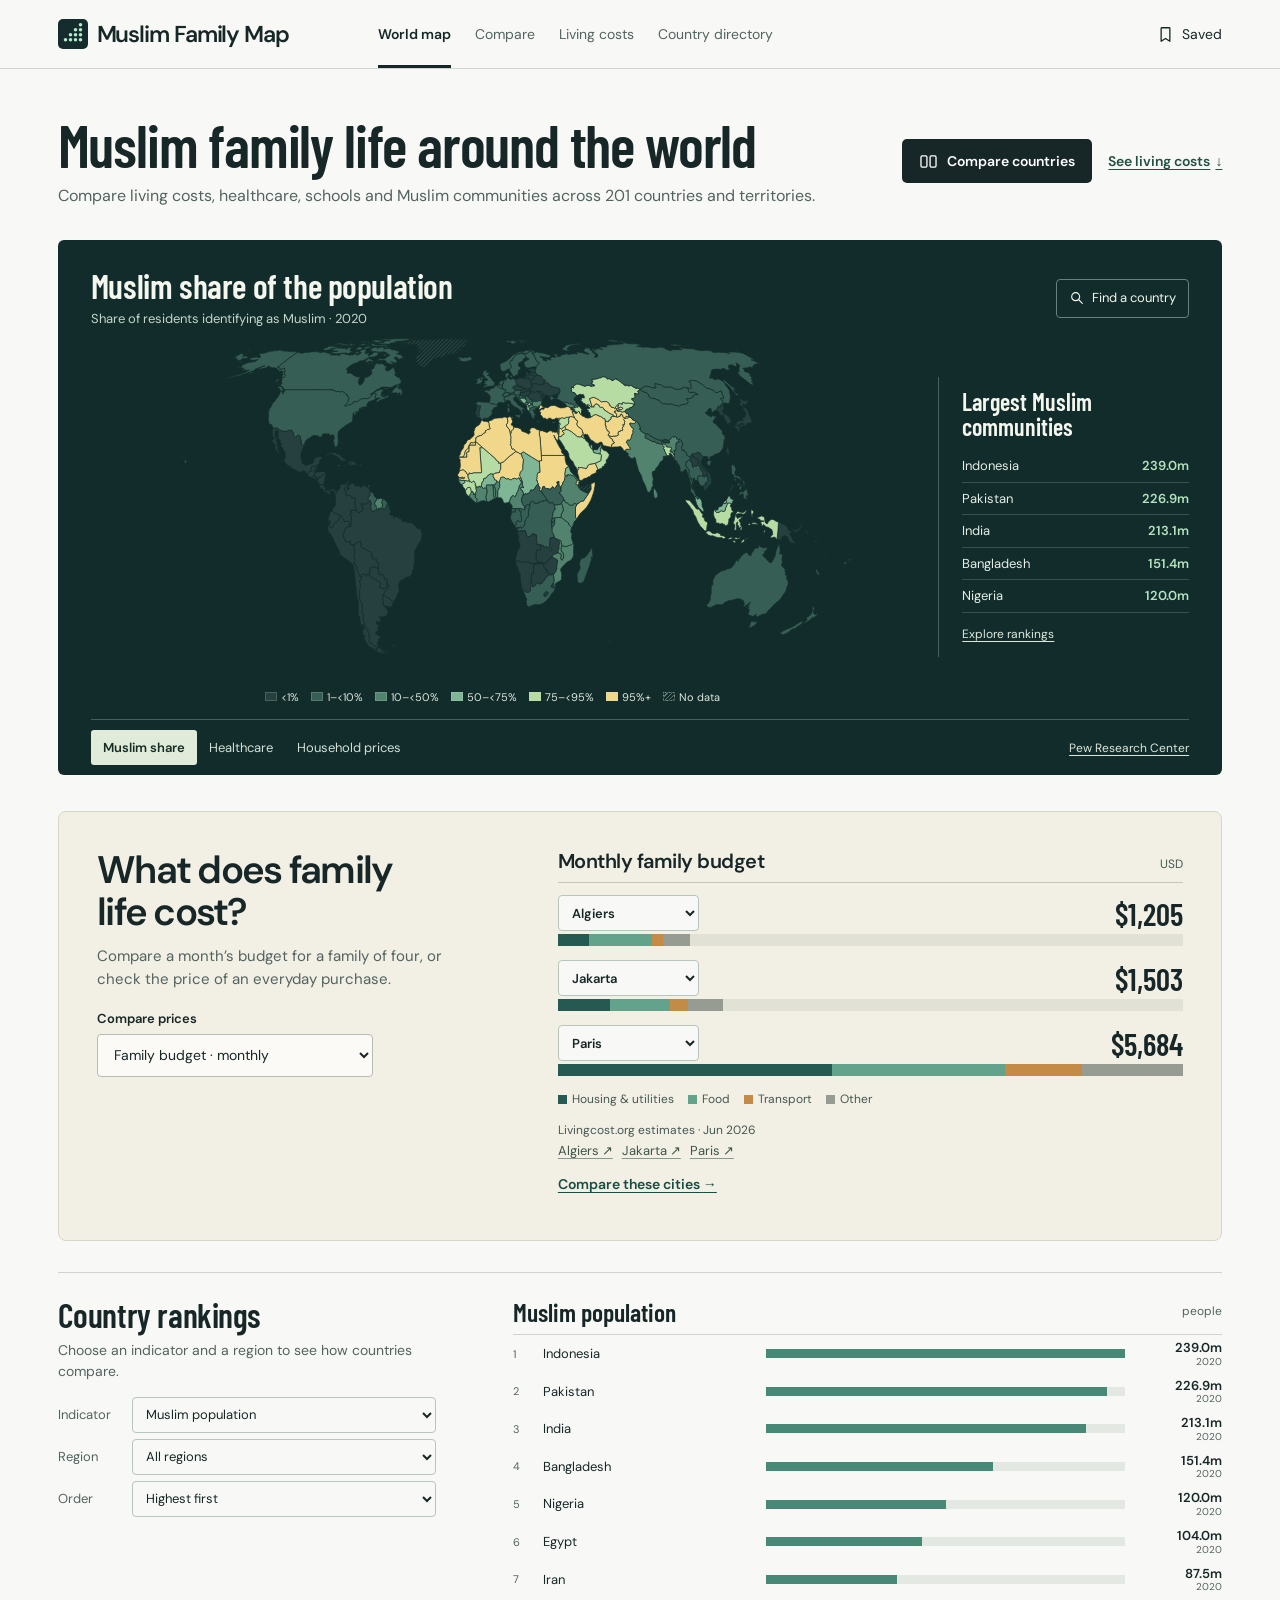
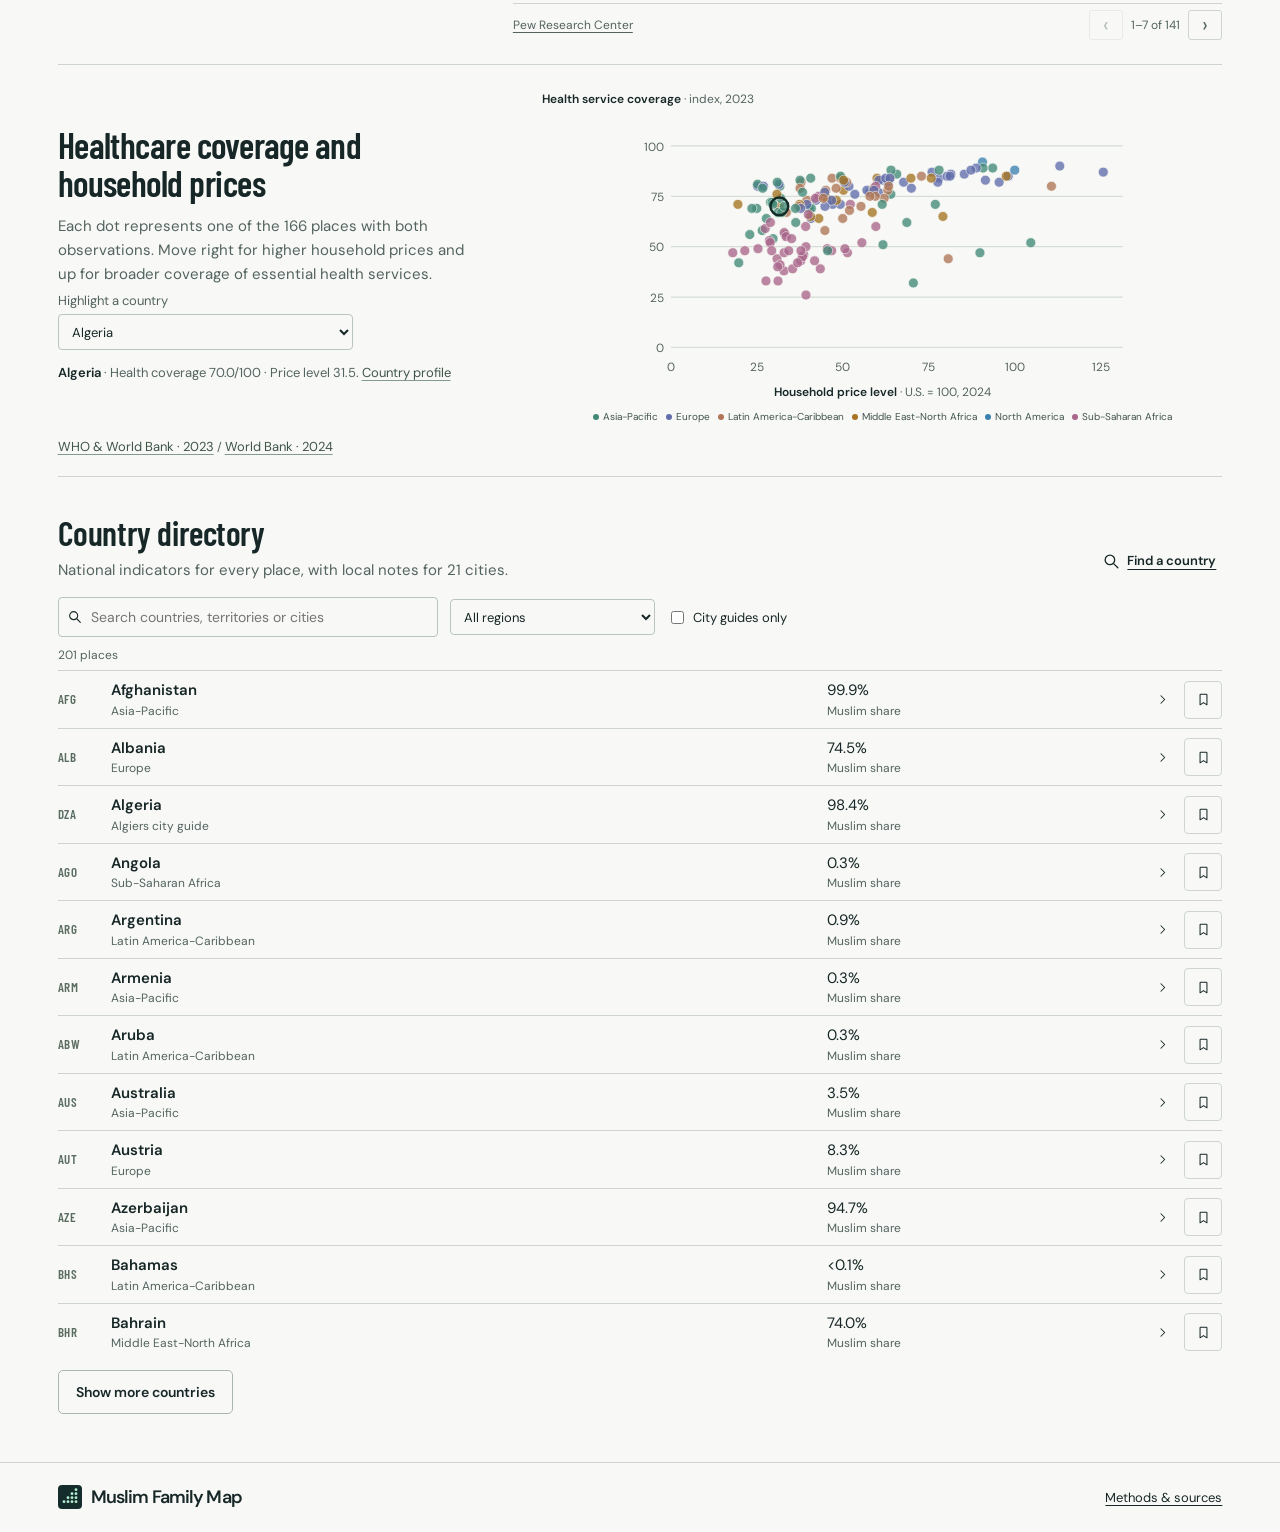
==== commit aaf1476c: "Publish Muslim Family Map with household budgets and city prices" ====
--- a/index.html
+++ b/index.html
@@ -3,28 +3,29 @@
 <head>
 <meta charset="utf-8"><meta name="viewport" content="width=device-width, initial-scale=1, viewport-fit=cover">
 <meta name="theme-color" content="#f8f9f6"><meta name="description" content="Compare family life across 201 countries and territories, from health coverage and schools to household prices and Muslim communities.">
-<meta property="og:title" content="Muslim family life around the world | Sakinah Atlas"><meta property="og:description" content="A global family atlas with 201 country and territory profiles, sourced comparisons and 21 city guides."><meta property="og:type" content="website"><meta property="og:url" content="https://ghanyr.github.io/sakinah-atlas/"><meta property="og:image" content="https://ghanyr.github.io/sakinah-atlas/atlas-preview.jpg"><meta property="og:image:alt" content="Sakinah Atlas world map of Muslim communities"><meta name="twitter:card" content="summary_large_image">
-<title>Muslim family life around the world | Sakinah Atlas</title>
+<meta property="og:title" content="Muslim Family Map"><meta property="og:description" content="Compare monthly family budgets, groceries, healthcare and schools across countries. Explore 201 places and 21 city guides."><meta property="og:site_name" content="Muslim Family Map"><meta property="og:type" content="website"><meta property="og:url" content="https://ghanyr.github.io/muslim-family-map/"><meta property="og:image" content="https://ghanyr.github.io/muslim-family-map/family-map-preview.jpg"><meta property="og:image:alt" content="Muslim Family Map world map of Muslim communities"><meta name="twitter:card" content="summary_large_image">
+<title>Muslim Family Map</title>
 <link rel="icon" href="compass.svg" type="image/svg+xml">
 <link rel="stylesheet" href="styles.css">
-<script defer src="photos.js"></script><script defer src="countries.js"></script><script defer src="data.js"></script><script defer src="geography.js"></script><script defer src="app.js"></script><script defer src="charts.js"></script>
+<script defer src="photos.js"></script><script defer src="countries.js"></script><script defer src="data.js"></script><script defer src="geography.js"></script><script defer src="city-prices.js"></script><script defer src="costs.js"></script><script defer src="app.js"></script><script defer src="charts.js"></script>
 </head>
 <body>
 <a class="skip" href="#main">Skip to content</a>
 <header class="mast"><div class="wrap header-in">
-<a class="wordmark" href="#home" aria-label="Sakinah Atlas home"><img src="compass.svg" width="30" height="30" alt="">Sakinah Atlas</a>
-<nav class="desktop-nav" aria-label="Main navigation"><a href="#home">World map</a><a href="#compare">Compare</a><a href="#atlas">Country directory</a></nav>
+<a class="wordmark" href="#home" aria-label="Muslim Family Map home"><img src="compass.svg" width="30" height="30" alt="">Muslim Family Map</a>
+<nav class="desktop-nav" aria-label="Main navigation"><a href="#home">World map</a><a href="#compare">Compare</a><a href="#budget">Living costs</a><a href="#atlas">Country directory</a></nav>
 <div class="head-actions"><a href="#saved" class="saved-nav"><span data-icon="bookmark"></span><span class="saved-label">Saved</span><span class="saved-count" hidden></span></a><button class="menu-btn" aria-label="Open navigation" aria-expanded="false" aria-controls="mobile-nav"><span data-icon="menu"></span></button></div>
-</div><nav id="mobile-nav" hidden aria-label="Mobile navigation"><a href="#home">World map</a><a href="#compare">Compare countries</a><a href="#atlas">Country directory</a><a href="#about">Methods &amp; sources</a></nav></header>
+</div><nav id="mobile-nav" hidden aria-label="Mobile navigation"><a href="#home">World map</a><a href="#compare">Compare countries</a><a href="#budget">Living costs</a><a href="#atlas">Country directory</a><a href="#about">Methods &amp; sources</a></nav></header>
 <main id="main" tabindex="-1">
 <div id="home">
 <div class="wrap">
-<section class="lead"><div><h1>Muslim family life around the world</h1><p>Compare healthcare, schools, household costs and community across 201 countries and territories.</p></div><a class="btn dark" href="#compare"><span data-icon="compare"></span>Compare countries</a></section>
+<section class="lead"><div><h1>Muslim family life around the world</h1><p>Compare living costs, healthcare, schools and Muslim communities across 201 countries and territories.</p></div><div class="lead-links"><a class="btn dark" href="#compare"><span data-icon="compare"></span>Compare countries</a><a class="lead-costs" href="#budget">See living costs <span aria-hidden="true">↓</span></a></div></section>
 <section id="worldstage" class="worldstage" aria-labelledby="map-title"><div class="map-heading"><div><h2 id="map-title">Muslim share of the population</h2><p id="map-meta"></p></div><button class="find-country" data-find="map"><span data-icon="search"></span>Find a country</button></div>
 <div class="map-body"><div class="map-left"><div id="map-frame"><svg id="map-svg" viewBox="0 0 960 465" role="img" aria-label="World map of estimated Muslim population shares. Use Find a country to explore every place."></svg><span id="map-hint" hidden></span></div><div id="map-legend"></div></div><div id="map-side"></div></div><div class="map-base"><div id="map-modes" role="group" aria-label="Choose map indicator"></div><a id="map-source" target="_blank" rel="noopener">Source</a></div></section>
+<section id="budget" class="budget-feature" aria-labelledby="budget-heading"></section>
 <section id="rankings" class="rank-section"><div class="rank-intro"><h2>Country rankings</h2><p>Choose an indicator and a region to see how countries compare.</p><label>Indicator<select id="rank-metric"></select></label><label>Region<select id="rank-region"></select></label><label>Order<select id="rank-order"><option value="desc">Highest first</option><option value="asc">Lowest first</option></select></label></div><div class="rank-plot"><div class="rank-title"><h3 id="rank-title"></h3><span id="rank-unit"></span></div><div id="rank-rows"></div><div class="rank-foot"><a id="rank-source" target="_blank" rel="noopener">Source data</a><div><button id="rank-prev" aria-label="Previous ranking page">‹</button><span id="rank-page"></span><button id="rank-next" aria-label="Next ranking page">›</button></div></div></div></section>
 <section id="scatter" class="scatter-section"></section><section class="atlas" id="atlas"><div class="section-intro"><div><h2>Country directory</h2><p>National indicators for every place, with local notes for 21 cities.</p></div><button class="inline-action" data-find="profile"><span data-icon="search"></span>Find a country</button></div><div class="dir-tools"><label class="search-label"><span data-icon="search"></span><input id="dir-search" type="search" placeholder="Search countries, territories or cities" aria-label="Search the country directory"></label><select id="dir-region" aria-label="Filter directory by region"></select><label class="only-guides"><input type="checkbox" id="guides-only"> City guides only</label></div><div id="dir-count" class="list-count"></div><div id="dir-list"></div><button id="dir-more" class="btn plain-btn">Show more countries</button></section>
 </div></div><div id="detail" class="wrap subview" hidden></div></main>
-<footer><div class="wrap foot"><a class="wordmark footer-brand" href="#home"><img src="compass.svg" width="24" height="24" alt="">Sakinah Atlas</a><a href="#about">Methods &amp; sources</a></div></footer>
+<footer><div class="wrap foot"><a class="wordmark footer-brand" href="#home"><img src="compass.svg" width="24" height="24" alt="">Muslim Family Map</a><a href="#about">Methods &amp; sources</a></div></footer>
 <dialog id="picker"><div class="picker-head"><h2 id="picker-title">Find a country</h2><button id="picker-close" aria-label="Close country search"><span data-icon="close"></span></button></div><input id="picker-input" type="search" autocomplete="off" placeholder="Search a country, territory or city" aria-label="Search countries and territories"><div id="picker-list"></div></dialog><div id="toast" role="status" aria-live="polite"></div><div id="announcer" class="sr" role="status" aria-live="polite"></div>
 </body></html>
--- a/styles.css
+++ b/styles.css
@@ -185,3 +185,47 @@
 .compare-heading{display:block}.compare-heading .btn{min-height:37px;font-size:13px;margin:3px 0}.category-tabs{margin:7px 0}.family-sticky>.value-grid{margin-left:0}.measure-row{display:block;padding:12px 0}.measure-label{display:flex;flex-wrap:wrap;align-items:baseline;gap:3px 7px;padding:0;margin-bottom:6px}.measure-label h3{font-size:14px}.measure-label>span,.measure-label details{font-size:11px}.measure-label details{width:100%;margin:0}.measure-cell>b{font-size:27px}.measure-cell small{font-size:11px}.value-grid{gap:13px}.choose-country b{font-size:25px}.family-sticky{padding:5px 0}.profile-stats{grid-template-columns:1fr 1fr;gap:14px}.profile-stats small{font-size:12px}.profile-stats b{font-size:28px}
 }
 .rank-section{margin-bottom:0}.scatter-label{display:flex;flex-direction:column;gap:4px;font-size:13px;color:var(--muted);max-width:295px}.scatter-text #dot-note{font-size:13px;line-height:1.5}.country-dot{opacity:.78;stroke:var(--bg);stroke-width:.6;cursor:pointer;transition:opacity .16s}.country-dot:hover{opacity:1;stroke:#243e32;stroke-width:1.5}.region-key{display:flex;justify-content:center;flex-wrap:wrap;gap:3px 8px;margin-top:8px}.region-key span{display:inline-flex;align-items:center;gap:4px;font-size:10px;color:#425450}.region-key i{width:6px;height:6px;border-radius:50%}
+
+/* Family budgets */
+.budget-feature{margin:36px 0 20px;display:grid;grid-template-columns:minmax(230px,.86fr) minmax(0,1.4fr);gap:clamp(24px,6vw,92px);background:#f2efe5;border:1px solid #d8d5c7;padding:clamp(20px,3vw,42px);border-radius:8px;scroll-margin:12px}
+.budget-feature h2,.costs-section-title h2,.profile-budget h2{margin:0;line-height:1.08;letter-spacing:-.045em}
+.budget-feature h2{font-size:clamp(29px,3vw,47px);max-width:12ch}
+.budget-intro p,.costs-section-title p,.profile-budget p{font-size:15px;line-height:1.5;color:var(--muted);margin:12px 0 19px}
+.budget-intro p{max-width:36ch}
+.budget-intro label{display:block;font-weight:600;font-size:13px;margin:0 0 5px}
+#cost-metric{color:var(--ink);background-color:#fbfaf6;max-width:100%;min-height:43px;border:1px solid #b6bcb2;border-radius:4px;padding:6px 28px 6px 12px;font:inherit;font-size:14px}
+.budget-chart-title,.cost-bar-head{display:flex;align-items:baseline;justify-content:space-between;gap:10px}
+.budget-chart-title{border-bottom:1px solid #c3c7b9;padding:0 0 9px;margin-bottom:12px}
+.budget-chart-title h3{margin:0;font-size:20px;line-height:1.15;letter-spacing:-.025em}
+.budget-chart-title>span,.budget-source,.budget-legend{font-size:12px;color:#455851}
+.cost-bar-row{margin:9px 0 14px}
+.cost-bar-head{align-items:center;margin-bottom:3px}
+.cost-bar-head select{width:auto;max-width:65%;padding:0 5px 0 0;background:transparent;border:0;color:var(--ink);font:inherit;font-size:15px;font-weight:600;min-height:38px;cursor:pointer}
+.cost-bar-head strong,.profile-budget>strong{font:600 31px/1 BarlowC, sans-serif;font-variant-numeric:tabular-nums}
+.cost-track{background:#e1e1d5;display:flex;overflow:hidden;height:12px}
+.cost-track i{display:block;transform-origin:left;animation:cost-reveal .45s ease-out both}
+@keyframes cost-reveal{from{opacity:.35;transform:scaleX(.94)}}
+.seg-0,.budget-legend span:first-child i{background:#245a52}
+.seg-1,.budget-legend span:nth-child(2) i{background:#63a38c}
+.seg-2,.budget-legend span:nth-child(3) i{background:#c48b46}
+.seg-3,.budget-legend span:nth-child(4) i{background:#969c91}
+.budget-legend{display:flex;flex-wrap:wrap;gap:5px 14px;margin-top:10px}
+.budget-legend[hidden]{display:none}
+.budget-legend span{display:inline-flex;align-items:center;gap:5px}
+.budget-legend i{width:9px;height:9px}
+.budget-source{line-height:1.7;margin:12px 0 7px}
+.budget-link{display:inline-block;font-size:14px;font-weight:600;text-decoration:underline;text-underline-offset:3px;padding:6px 0;color:#164e43}
+.costs-section-title{padding:19px 0 5px}
+.costs-section-title h2,.profile-budget h2{font-size:clamp(23px,2.2vw,32px)}
+.costs-section-title p{margin:6px 0}
+.profile-budget{display:grid;grid-template-columns:1fr auto;align-items:center;gap:5px 18px;margin:22px 0;padding:20px;background:#f2efe5;border-block:1px solid #d3d4c8}
+.profile-budget>strong{font-size:clamp(35px,4vw,55px)}
+.profile-budget p,.profile-budget .budget-source{margin:4px 0}
+.profile-budget .budget-source{text-align:right}
+@media(max-width:740px){.budget-feature{grid-template-columns:1fr;gap:19px;margin:24px 0 14px}.budget-feature h2{max-width:none}.budget-intro p{margin:8px 0 13px;max-width:48ch}.budget-feature select{min-height:44px}.cost-bar-row{margin:6px 0 10px}.cost-bar-head{margin:0}}
+@media(max-width:420px){.profile-budget{padding:13px;gap:5px 8px}.profile-budget h2{font-size:22px}.profile-budget p{font-size:13px}.budget-chart-title h3{font-size:18px}.cost-bar-head strong{font-size:27px}}
+@media(prefers-reduced-motion:reduce){.cost-track i{animation:none}}
+.lead-links{display:flex;align-items:center;flex-wrap:wrap;gap:8px 16px}
+.lead-costs{color:#234f45;font-weight:600;font-size:14px;text-decoration:underline;text-underline-offset:3px;white-space:nowrap;display:inline-flex;align-items:center;gap:5px;min-height:44px}
+@media(min-width:741px){.lead-links{justify-content:flex-end}}
+@media(max-width:740px){.lead-links{margin-top:9px}.lead .lead-links .btn{margin-top:0}.lead-costs{font-size:13px}}
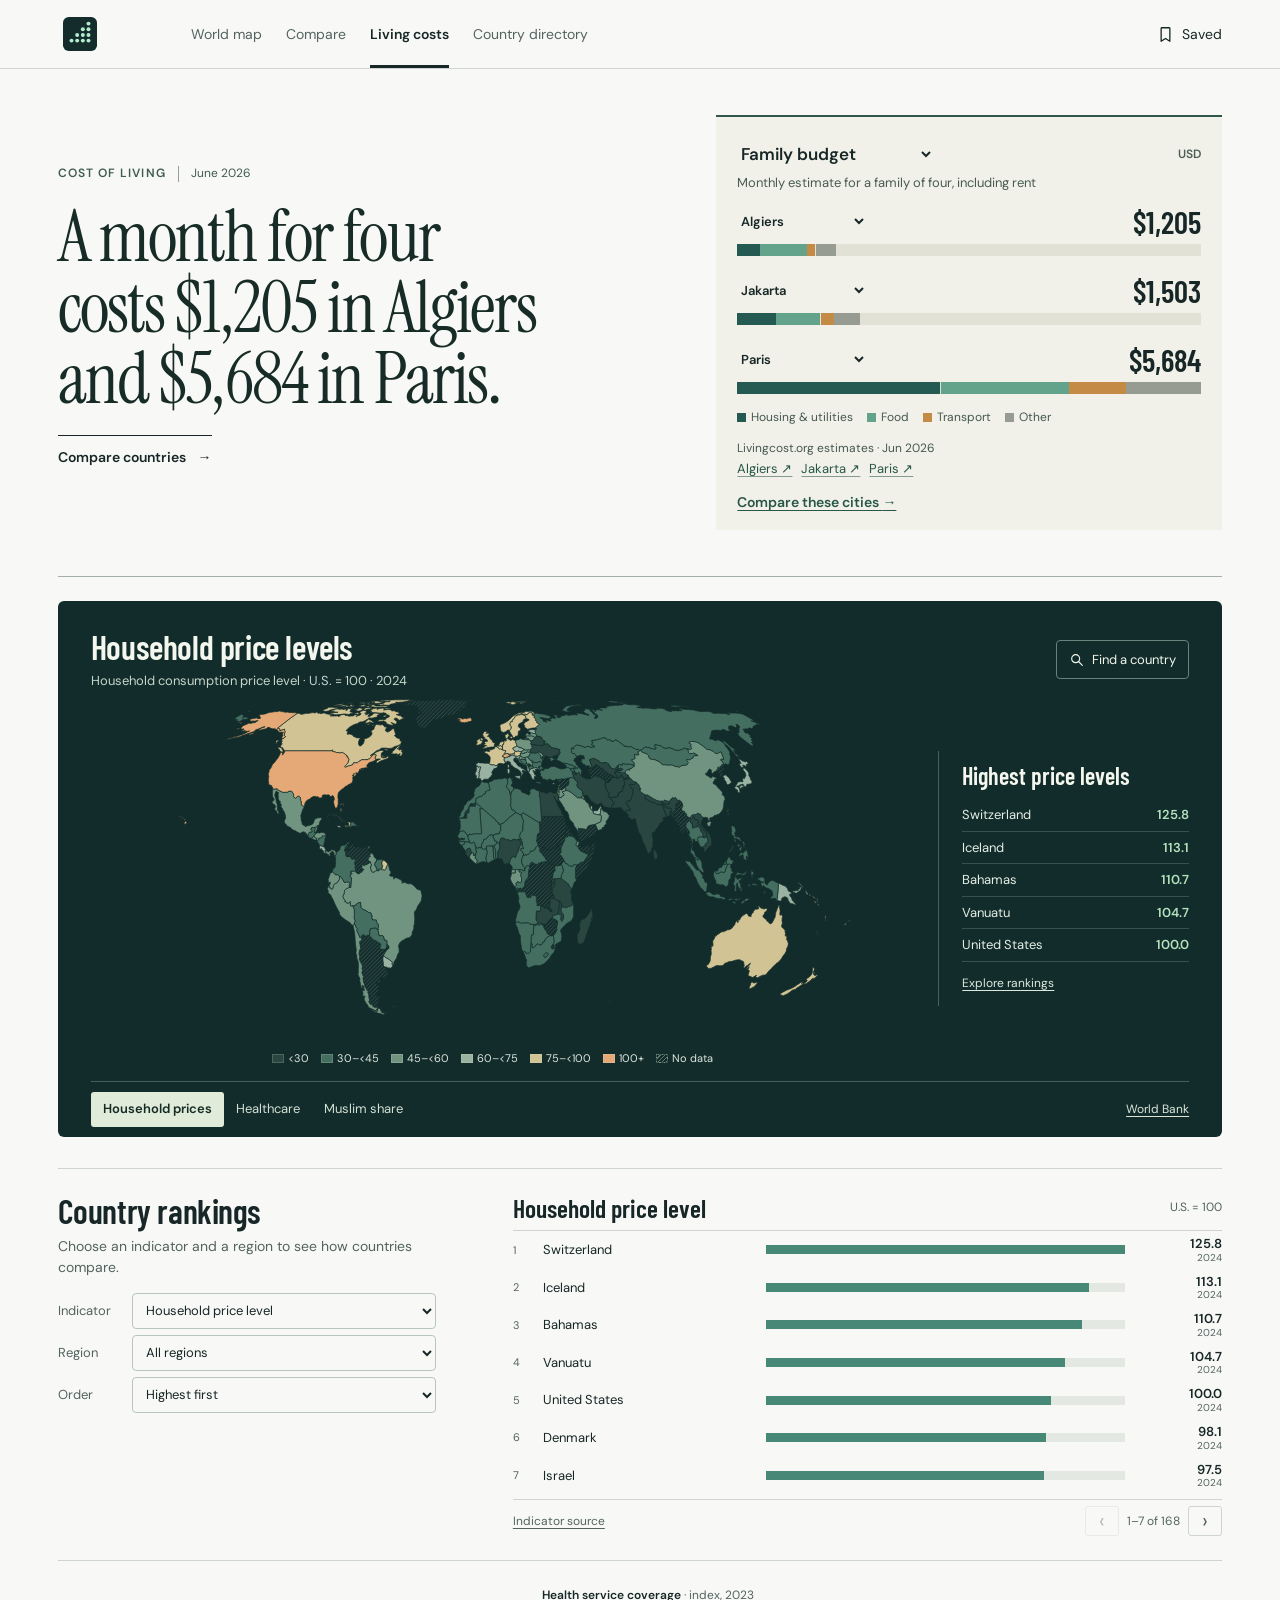
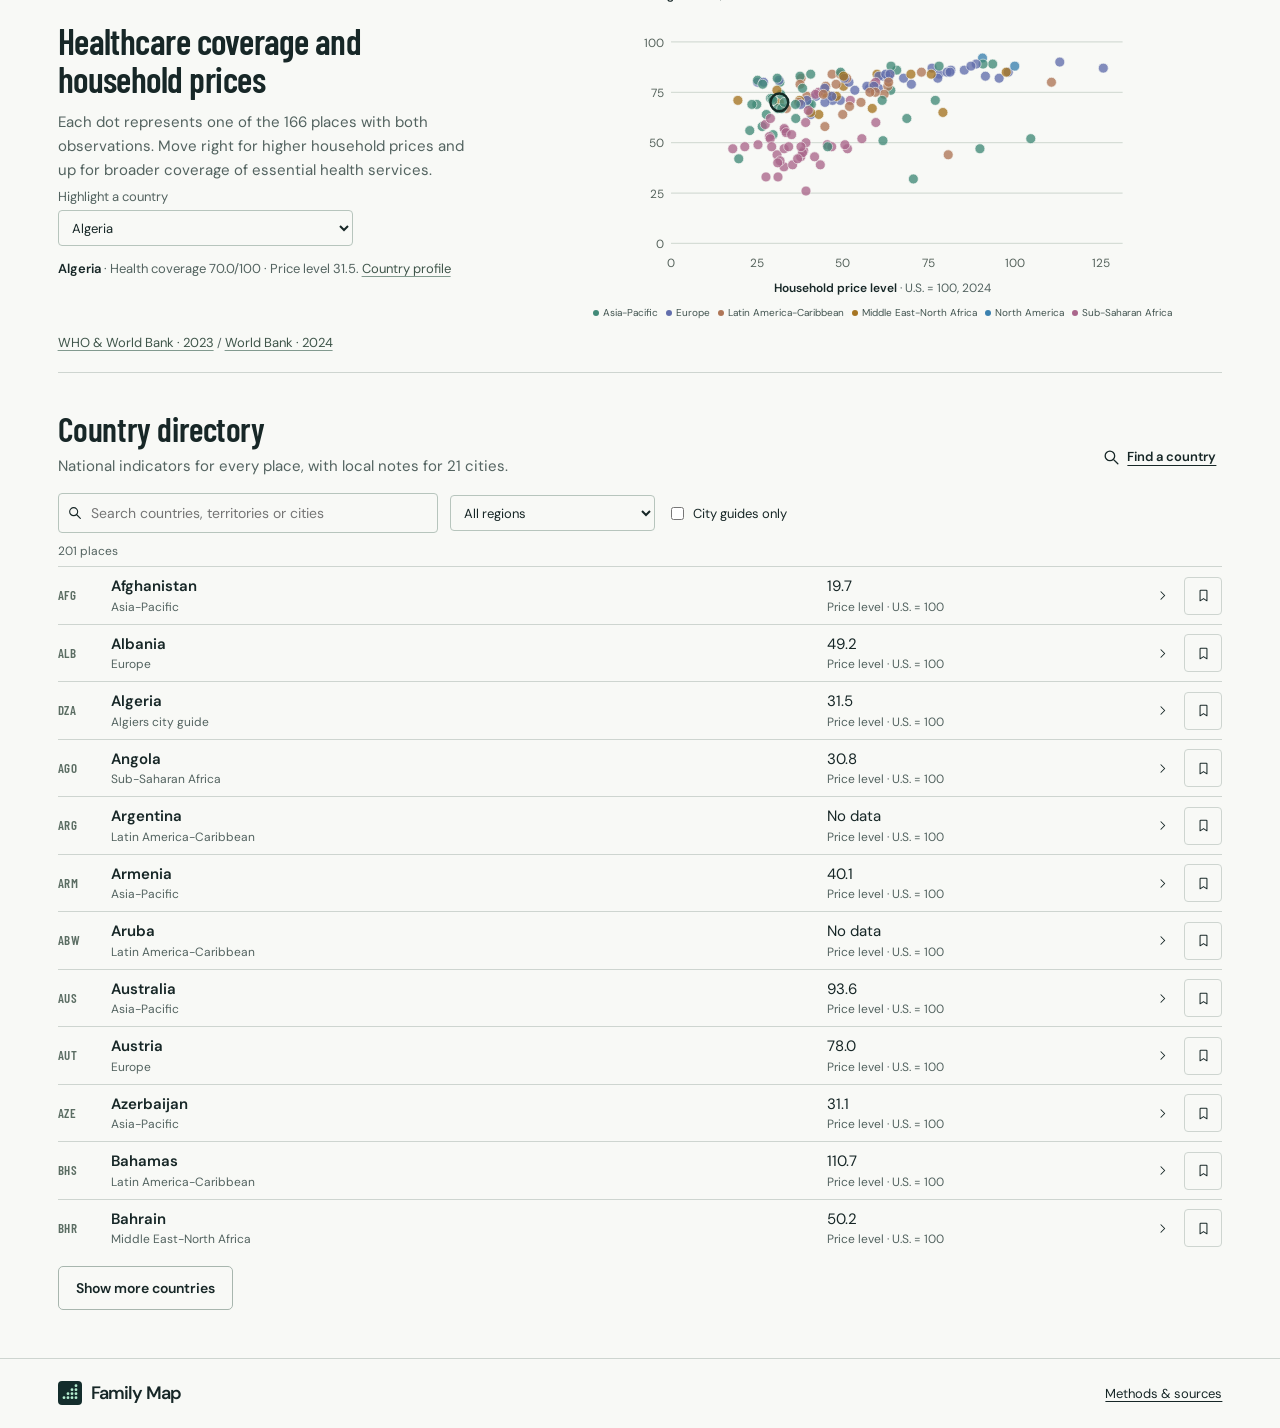
==== commit 4d1a28d8: "Lead Family Map with an editorial price comparison and icon masthead" ====
--- a/index.html
+++ b/index.html
@@ -2,9 +2,10 @@
 <html lang="en">
 <head>
 <meta charset="utf-8"><meta name="viewport" content="width=device-width, initial-scale=1, viewport-fit=cover">
-<meta name="theme-color" content="#f8f9f6"><meta name="description" content="Compare family life across 201 countries and territories, from health coverage and schools to household prices and Muslim communities.">
-<meta property="og:title" content="Muslim Family Map"><meta property="og:description" content="Compare monthly family budgets, groceries, healthcare and schools across countries. Explore 201 places and 21 city guides."><meta property="og:site_name" content="Muslim Family Map"><meta property="og:type" content="website"><meta property="og:url" content="https://ghanyr.github.io/muslim-family-map/"><meta property="og:image" content="https://ghanyr.github.io/muslim-family-map/family-map-preview.jpg"><meta property="og:image:alt" content="Muslim Family Map world map of Muslim communities"><meta name="twitter:card" content="summary_large_image">
-<title>Muslim Family Map</title>
+<meta name="theme-color" content="#f8f9f6"><meta name="description" content="Compare living costs, healthcare and schooling across 201 countries and territories.">
+<meta property="og:title" content="Family Map"><meta property="og:description" content="Compare monthly family budgets, groceries, healthcare and schools across countries. Explore 201 places and 21 city guides."><meta property="og:site_name" content="Family Map"><meta property="og:type" content="website"><meta property="og:url" content="https://ghanyr.github.io/family-map/"><meta property="og:image" content="https://ghanyr.github.io/family-map/family-map-preview.jpg"><meta property="og:image:alt" content="Comparison of the estimated monthly budget for a family of four in Algiers, Jakarta and Paris"><meta name="twitter:card" content="summary_large_image">
+<title>Family Map</title>
+<link rel="canonical" href="https://ghanyr.github.io/family-map/">
 <link rel="icon" href="compass.svg" type="image/svg+xml">
 <link rel="stylesheet" href="styles.css">
 <script defer src="photos.js"></script><script defer src="countries.js"></script><script defer src="data.js"></script><script defer src="geography.js"></script><script defer src="city-prices.js"></script><script defer src="costs.js"></script><script defer src="app.js"></script><script defer src="charts.js"></script>
@@ -12,20 +13,20 @@
 <body>
 <a class="skip" href="#main">Skip to content</a>
 <header class="mast"><div class="wrap header-in">
-<a class="wordmark" href="#home" aria-label="Muslim Family Map home"><img src="compass.svg" width="30" height="30" alt="">Muslim Family Map</a>
-<nav class="desktop-nav" aria-label="Main navigation"><a href="#home">World map</a><a href="#compare">Compare</a><a href="#budget">Living costs</a><a href="#atlas">Country directory</a></nav>
+<a class="wordmark" href="#home" aria-label="Family Map home"><img src="compass.svg" width="30" height="30" alt=""></a>
+<nav class="desktop-nav" aria-label="Main navigation"><a href="#worldstage">World map</a><a href="#compare">Compare</a><a href="#budget">Living costs</a><a href="#atlas">Country directory</a></nav>
 <div class="head-actions"><a href="#saved" class="saved-nav"><span data-icon="bookmark"></span><span class="saved-label">Saved</span><span class="saved-count" hidden></span></a><button class="menu-btn" aria-label="Open navigation" aria-expanded="false" aria-controls="mobile-nav"><span data-icon="menu"></span></button></div>
-</div><nav id="mobile-nav" hidden aria-label="Mobile navigation"><a href="#home">World map</a><a href="#compare">Compare countries</a><a href="#budget">Living costs</a><a href="#atlas">Country directory</a><a href="#about">Methods &amp; sources</a></nav></header>
+</div><nav id="mobile-nav" hidden aria-label="Mobile navigation"><a href="#worldstage">World map</a><a href="#compare">Compare countries</a><a href="#budget">Living costs</a><a href="#atlas">Country directory</a><a href="#about">Methods &amp; sources</a></nav></header>
 <main id="main" tabindex="-1">
 <div id="home">
 <div class="wrap">
-<section class="lead"><div><h1>Muslim family life around the world</h1><p>Compare living costs, healthcare, schools and Muslim communities across 201 countries and territories.</p></div><div class="lead-links"><a class="btn dark" href="#compare"><span data-icon="compare"></span>Compare countries</a><a class="lead-costs" href="#budget">See living costs <span aria-hidden="true">↓</span></a></div></section>
-<section id="worldstage" class="worldstage" aria-labelledby="map-title"><div class="map-heading"><div><h2 id="map-title">Muslim share of the population</h2><p id="map-meta"></p></div><button class="find-country" data-find="map"><span data-icon="search"></span>Find a country</button></div>
-<div class="map-body"><div class="map-left"><div id="map-frame"><svg id="map-svg" viewBox="0 0 960 465" role="img" aria-label="World map of estimated Muslim population shares. Use Find a country to explore every place."></svg><span id="map-hint" hidden></span></div><div id="map-legend"></div></div><div id="map-side"></div></div><div class="map-base"><div id="map-modes" role="group" aria-label="Choose map indicator"></div><a id="map-source" target="_blank" rel="noopener">Source</a></div></section>
 <section id="budget" class="budget-feature" aria-labelledby="budget-heading"></section>
+<section id="worldstage" class="worldstage" aria-labelledby="map-title"><div class="map-heading"><div><h2 id="map-title">Household price levels</h2><p id="map-meta"></p></div><button class="find-country" data-find="map"><span data-icon="search"></span>Find a country</button></div>
+<div class="map-body"><div class="map-left"><div id="map-frame"><svg id="map-svg" viewBox="0 0 960 465" role="img" aria-label="World map of household price levels. Use Find a country to explore every place."></svg><span id="map-hint" hidden></span></div><div id="map-legend"></div></div><div id="map-side"></div></div><div class="map-base"><div id="map-modes" role="group" aria-label="Choose map indicator"></div><a id="map-source" target="_blank" rel="noopener">Source</a></div></section>
+
 <section id="rankings" class="rank-section"><div class="rank-intro"><h2>Country rankings</h2><p>Choose an indicator and a region to see how countries compare.</p><label>Indicator<select id="rank-metric"></select></label><label>Region<select id="rank-region"></select></label><label>Order<select id="rank-order"><option value="desc">Highest first</option><option value="asc">Lowest first</option></select></label></div><div class="rank-plot"><div class="rank-title"><h3 id="rank-title"></h3><span id="rank-unit"></span></div><div id="rank-rows"></div><div class="rank-foot"><a id="rank-source" target="_blank" rel="noopener">Source data</a><div><button id="rank-prev" aria-label="Previous ranking page">‹</button><span id="rank-page"></span><button id="rank-next" aria-label="Next ranking page">›</button></div></div></div></section>
 <section id="scatter" class="scatter-section"></section><section class="atlas" id="atlas"><div class="section-intro"><div><h2>Country directory</h2><p>National indicators for every place, with local notes for 21 cities.</p></div><button class="inline-action" data-find="profile"><span data-icon="search"></span>Find a country</button></div><div class="dir-tools"><label class="search-label"><span data-icon="search"></span><input id="dir-search" type="search" placeholder="Search countries, territories or cities" aria-label="Search the country directory"></label><select id="dir-region" aria-label="Filter directory by region"></select><label class="only-guides"><input type="checkbox" id="guides-only"> City guides only</label></div><div id="dir-count" class="list-count"></div><div id="dir-list"></div><button id="dir-more" class="btn plain-btn">Show more countries</button></section>
 </div></div><div id="detail" class="wrap subview" hidden></div></main>
-<footer><div class="wrap foot"><a class="wordmark footer-brand" href="#home"><img src="compass.svg" width="24" height="24" alt="">Muslim Family Map</a><a href="#about">Methods &amp; sources</a></div></footer>
+<footer><div class="wrap foot"><a class="wordmark footer-brand" href="#home"><img src="compass.svg" width="24" height="24" alt="">Family Map</a><a href="#about">Methods &amp; sources</a></div></footer>
 <dialog id="picker"><div class="picker-head"><h2 id="picker-title">Find a country</h2><button id="picker-close" aria-label="Close country search"><span data-icon="close"></span></button></div><input id="picker-input" type="search" autocomplete="off" placeholder="Search a country, territory or city" aria-label="Search countries and territories"><div id="picker-list"></div></dialog><div id="toast" role="status" aria-live="polite"></div><div id="announcer" class="sr" role="status" aria-live="polite"></div>
 </body></html>
--- a/styles.css
+++ b/styles.css
@@ -229,3 +229,21 @@
 .lead-costs{color:#234f45;font-weight:600;font-size:14px;text-decoration:underline;text-underline-offset:3px;white-space:nowrap;display:inline-flex;align-items:center;gap:5px;min-height:44px}
 @media(min-width:741px){.lead-links{justify-content:flex-end}}
 @media(max-width:740px){.lead-links{margin-top:9px}.lead .lead-links .btn{margin-top:0}.lead-costs{font-size:13px}}
+
+@font-face{font-family:InstrumentSerif;src:url(assets/instrument-serif.woff) format("woff");font-style:normal;font-weight:400;font-display:swap}
+.mast .wordmark{min-height:44px;min-width:44px;justify-content:center}
+.mast .wordmark img{width:34px;height:34px}
+.budget-feature{grid-template-columns:minmax(0,1.1fr) minmax(0,.95fr);align-items:center;gap:clamp(30px,5.7vw,85px);padding:clamp(28px,3.6vw,52px) 0;margin:0 0 24px;border:0;border-bottom:1px solid #a5afa8;border-radius:0;background:transparent}
+.edition-date{display:flex;align-items:center;gap:12px;color:#405c50;font-size:12px;line-height:1.3}
+.edition-date b{text-transform:uppercase;letter-spacing:.09em;font-weight:600}
+.edition-date time{padding-left:12px;border-left:1px solid #93a198}
+#budget-heading{font:400 clamp(51px,5.6vw,82px)/.99 InstrumentSerif,Georgia,serif;letter-spacing:-.026em;color:#182c27;text-wrap:balance;margin:20px 0}
+.story-more{display:inline-flex;gap:12px;align-items:center;min-height:44px;border-top:1px solid var(--ink);font-weight:600;font-size:14px}
+.budget-chart{padding:17px 21px 11px;background:#f1f1e9;border-top:2px solid #31574b}
+.cost-controls{display:flex;align-items:center;justify-content:space-between;gap:10px}
+.cost-controls span{font-size:12px;font-weight:600;color:#4c5e55}
+.budget-feature #cost-metric{font:600 17px DM,Arial,sans-serif;border:0;min-height:40px;padding:0 3px 0 0;max-width:86%;background-color:transparent}
+.budget-feature #cost-title{font:400 13px/1.4 DM,Arial,sans-serif;letter-spacing:0;color:#485c51;margin:0 0 4px;max-width:100%}
+.budget-chart .cost-bar-head select{background:transparent;border:0;border-radius:0;padding-left:0;min-height:40px}
+.budget-source a,.budget-link{color:#285748}
+@media(max-width:740px){.budget-feature{display:block;padding:23px 0 17px;margin-bottom:18px}.edition-date{font-size:11px}#budget-heading{font-size:clamp(42px,10vw,61px);line-height:1.01;max-width:19ch;margin:12px 0}.story-more{font-size:13px;border-top:0;min-height:44px}.budget-chart{margin-top:8px;padding:9px 14px 7px}.budget-legend{font-size:11px}.budget-chart .cost-bar-head select{min-height:44px}#worldstage{scroll-margin-top:10px}}
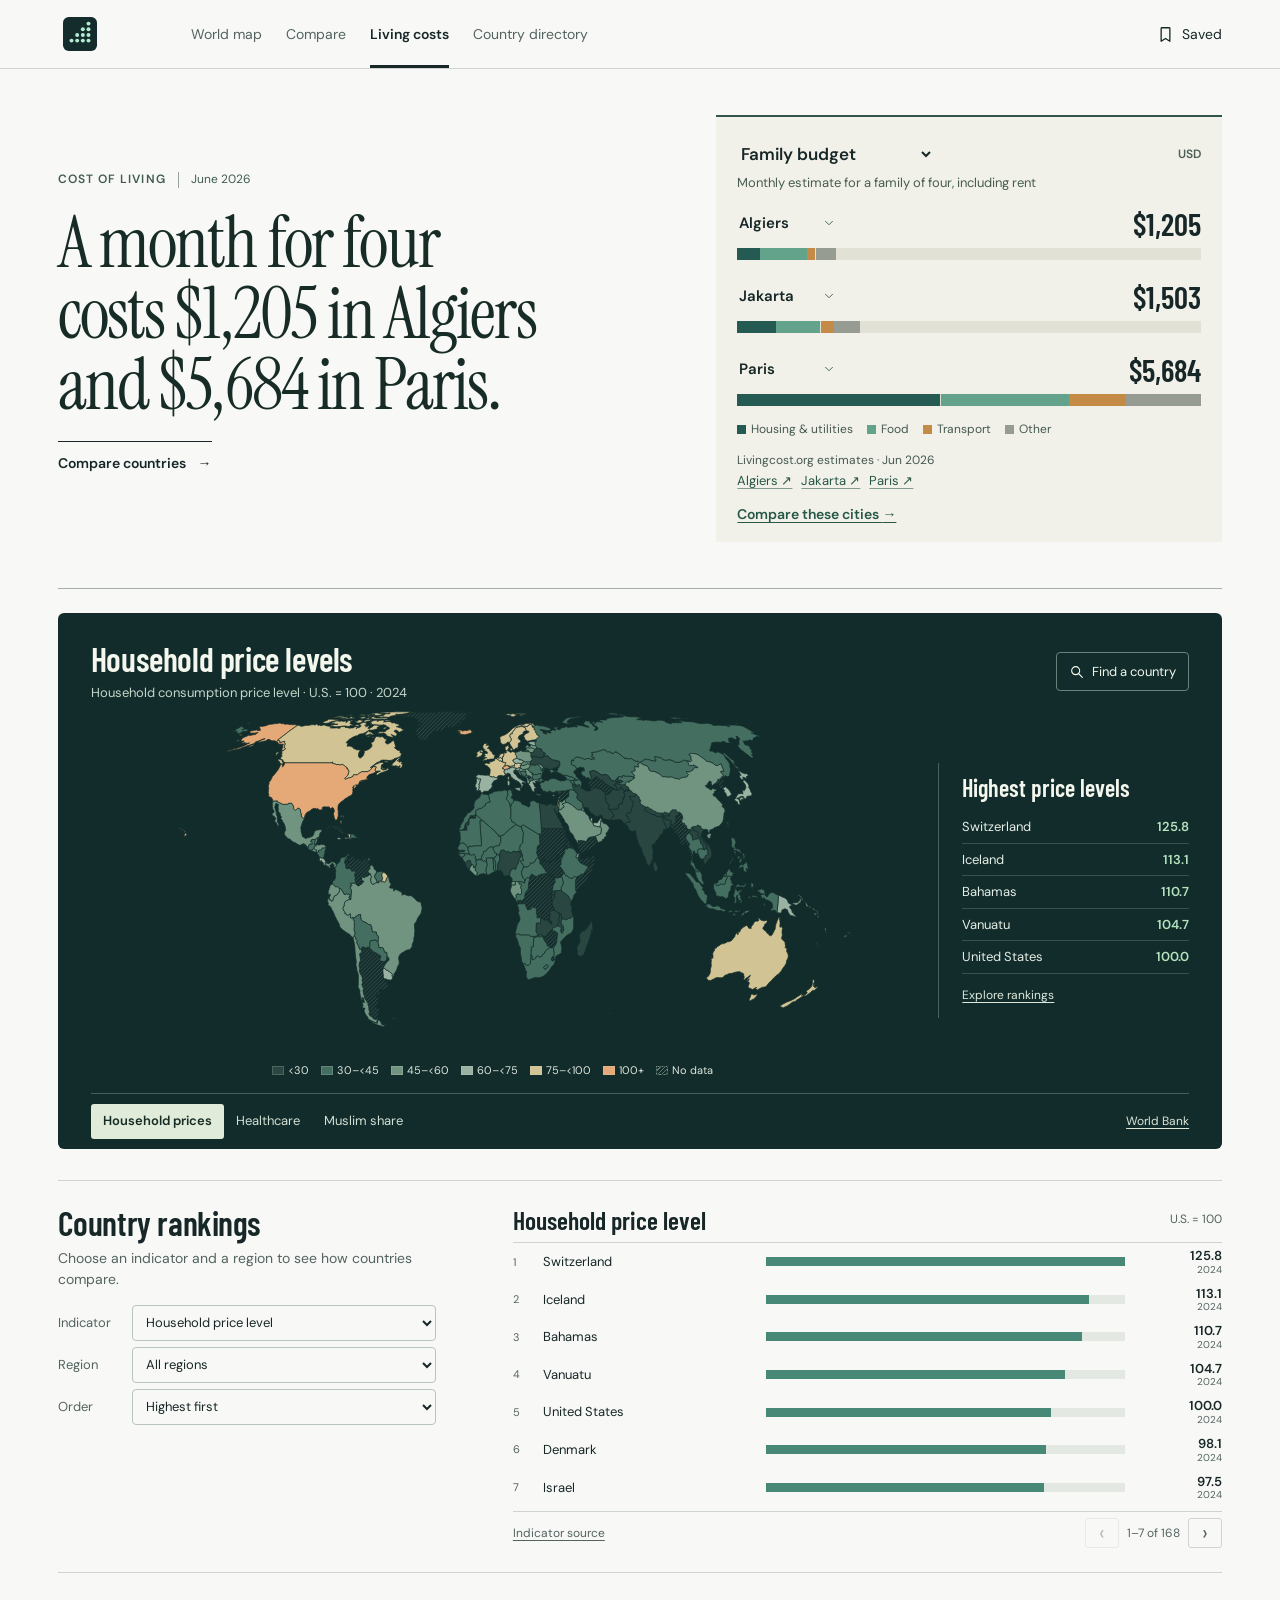
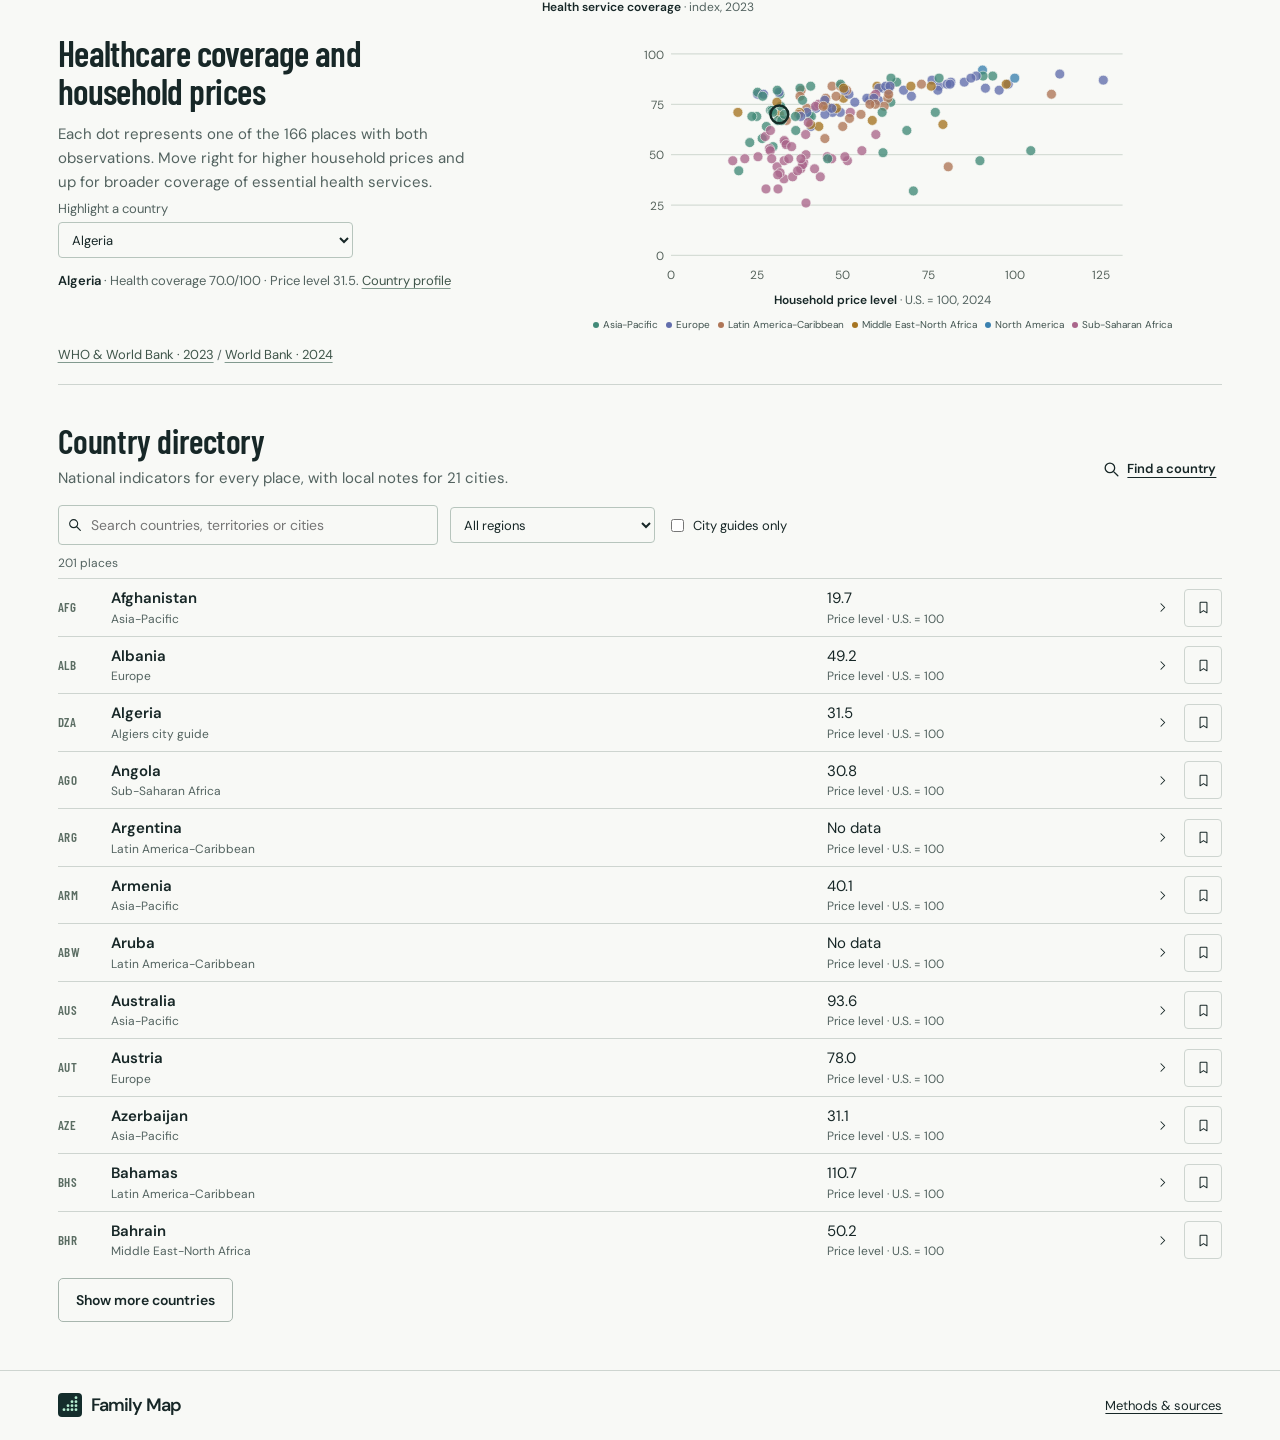
==== commit 52d06f59: "Add touch-friendly city search to the cost comparison chart" ====
--- a/index.html
+++ b/index.html
@@ -28,5 +28,5 @@
 <section id="scatter" class="scatter-section"></section><section class="atlas" id="atlas"><div class="section-intro"><div><h2>Country directory</h2><p>National indicators for every place, with local notes for 21 cities.</p></div><button class="inline-action" data-find="profile"><span data-icon="search"></span>Find a country</button></div><div class="dir-tools"><label class="search-label"><span data-icon="search"></span><input id="dir-search" type="search" placeholder="Search countries, territories or cities" aria-label="Search the country directory"></label><select id="dir-region" aria-label="Filter directory by region"></select><label class="only-guides"><input type="checkbox" id="guides-only"> City guides only</label></div><div id="dir-count" class="list-count"></div><div id="dir-list"></div><button id="dir-more" class="btn plain-btn">Show more countries</button></section>
 </div></div><div id="detail" class="wrap subview" hidden></div></main>
 <footer><div class="wrap foot"><a class="wordmark footer-brand" href="#home"><img src="compass.svg" width="24" height="24" alt="">Family Map</a><a href="#about">Methods &amp; sources</a></div></footer>
-<dialog id="picker"><div class="picker-head"><h2 id="picker-title">Find a country</h2><button id="picker-close" aria-label="Close country search"><span data-icon="close"></span></button></div><input id="picker-input" type="search" autocomplete="off" placeholder="Search a country, territory or city" aria-label="Search countries and territories"><div id="picker-list"></div></dialog><div id="toast" role="status" aria-live="polite"></div><div id="announcer" class="sr" role="status" aria-live="polite"></div>
+<dialog id="picker" aria-labelledby="picker-title"><div class="picker-head"><h2 id="picker-title">Find a country</h2><button id="picker-close" aria-label="Close search"><span data-icon="close"></span></button></div><input id="picker-input" type="search" enterkeyhint="go" autocomplete="off" autocapitalize="none" spellcheck="false" autofocus placeholder="Search a country, territory or city" aria-label="Search countries and territories"><span id="picker-count" class="sr" role="status"></span><div id="picker-list"></div></dialog><div id="toast" role="status" aria-live="polite"></div><div id="announcer" class="sr" role="status" aria-live="polite"></div>
 </body></html>
--- a/styles.css
+++ b/styles.css
@@ -200,7 +200,9 @@
 .budget-chart-title>span,.budget-source,.budget-legend{font-size:12px;color:#455851}
 .cost-bar-row{margin:9px 0 14px}
 .cost-bar-head{align-items:center;margin-bottom:3px}
-.cost-bar-head select{width:auto;max-width:65%;padding:0 5px 0 0;background:transparent;border:0;color:var(--ink);font:inherit;font-size:15px;font-weight:600;min-height:38px;cursor:pointer}
+.city-trigger{display:inline-flex;align-items:center;justify-content:space-between;gap:12px;min-width:104px;max-width:68%;min-height:44px;padding:0 5px 0 2px;color:var(--ink);font:600 15px/1.3 DM,Arial,sans-serif;text-align:left;cursor:pointer}
+.city-trigger .icon{width:14px;height:14px;color:#466154;flex:none}
+.city-trigger:hover,.city-trigger:focus-visible{background:#e1e8dd;border-radius:3px}
 .cost-bar-head strong,.profile-budget>strong{font:600 31px/1 BarlowC, sans-serif;font-variant-numeric:tabular-nums}
 .cost-track{background:#e1e1d5;display:flex;overflow:hidden;height:12px}
 .cost-track i{display:block;transform-origin:left;animation:cost-reveal .45s ease-out both}
@@ -244,6 +246,21 @@
 .cost-controls span{font-size:12px;font-weight:600;color:#4c5e55}
 .budget-feature #cost-metric{font:600 17px DM,Arial,sans-serif;border:0;min-height:40px;padding:0 3px 0 0;max-width:86%;background-color:transparent}
 .budget-feature #cost-title{font:400 13px/1.4 DM,Arial,sans-serif;letter-spacing:0;color:#485c51;margin:0 0 4px;max-width:100%}
-.budget-chart .cost-bar-head select{background:transparent;border:0;border-radius:0;padding-left:0;min-height:40px}
+
 .budget-source a,.budget-link{color:#285748}
-@media(max-width:740px){.budget-feature{display:block;padding:23px 0 17px;margin-bottom:18px}.edition-date{font-size:11px}#budget-heading{font-size:clamp(42px,10vw,61px);line-height:1.01;max-width:19ch;margin:12px 0}.story-more{font-size:13px;border-top:0;min-height:44px}.budget-chart{margin-top:8px;padding:9px 14px 7px}.budget-legend{font-size:11px}.budget-chart .cost-bar-head select{min-height:44px}#worldstage{scroll-margin-top:10px}}
+@media(max-width:740px){.budget-feature{display:block;padding:23px 0 17px;margin-bottom:18px}.edition-date{font-size:11px}#budget-heading{font-size:clamp(42px,10vw,61px);line-height:1.01;max-width:19ch;margin:12px 0}.story-more{font-size:13px;border-top:0;min-height:44px}.budget-chart{margin-top:8px;padding:9px 14px 7px}.budget-legend{font-size:11px}#worldstage{scroll-margin-top:10px}}
+
+#picker[open]{display:flex;flex-direction:column;height:min(490px,calc(var(--picker-height,100dvh) - 28px));max-height:calc(var(--picker-height,100dvh) - 28px);overflow:hidden}
+#picker .picker-head,#picker-input{flex:none}
+#picker .picker-head button,#picker-input{min-height:44px}
+#picker .picker-head button{min-width:44px}
+#picker-list{min-height:0;max-height:none;overscroll-behavior:contain;scroll-padding-block:4px}
+#picker-list button{min-height:46px;padding:9px 6px}
+#picker-list small{margin-left:auto}
+#picker-list [aria-current="true"]{background:#e9efe7}
+#picker-list .icon{width:16px;height:16px;color:#285b4b;flex:none}
+html:has(#picker[open]){overflow:hidden}
+@media(max-width:680px){
+  #picker[open]{inset:max(8px,env(safe-area-inset-top)) 0 auto;margin:0 auto;padding:10px 14px 12px;width:calc(100% - 16px);height:auto;max-height:min(560px,calc(var(--picker-height,100dvh) - 20px - env(safe-area-inset-top)));border-radius:10px}
+  #picker-list button{min-height:48px}
+}
